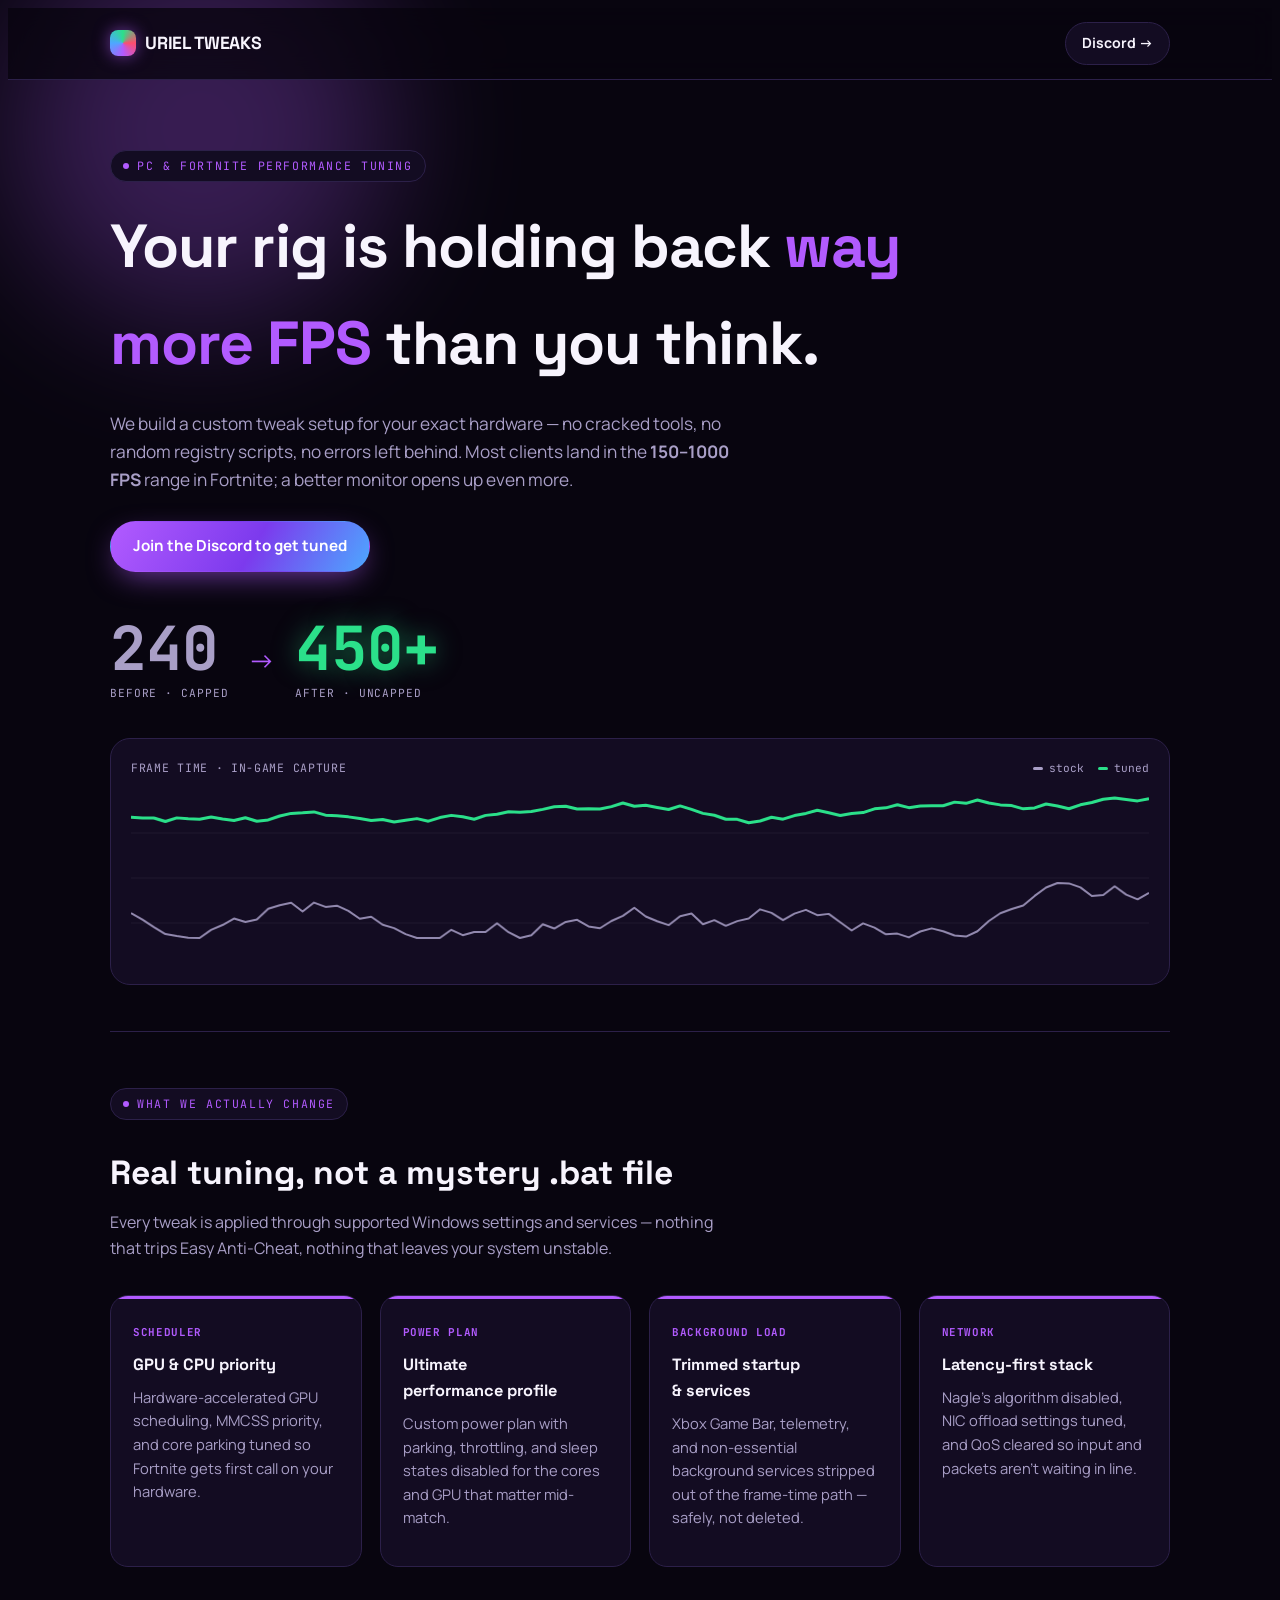
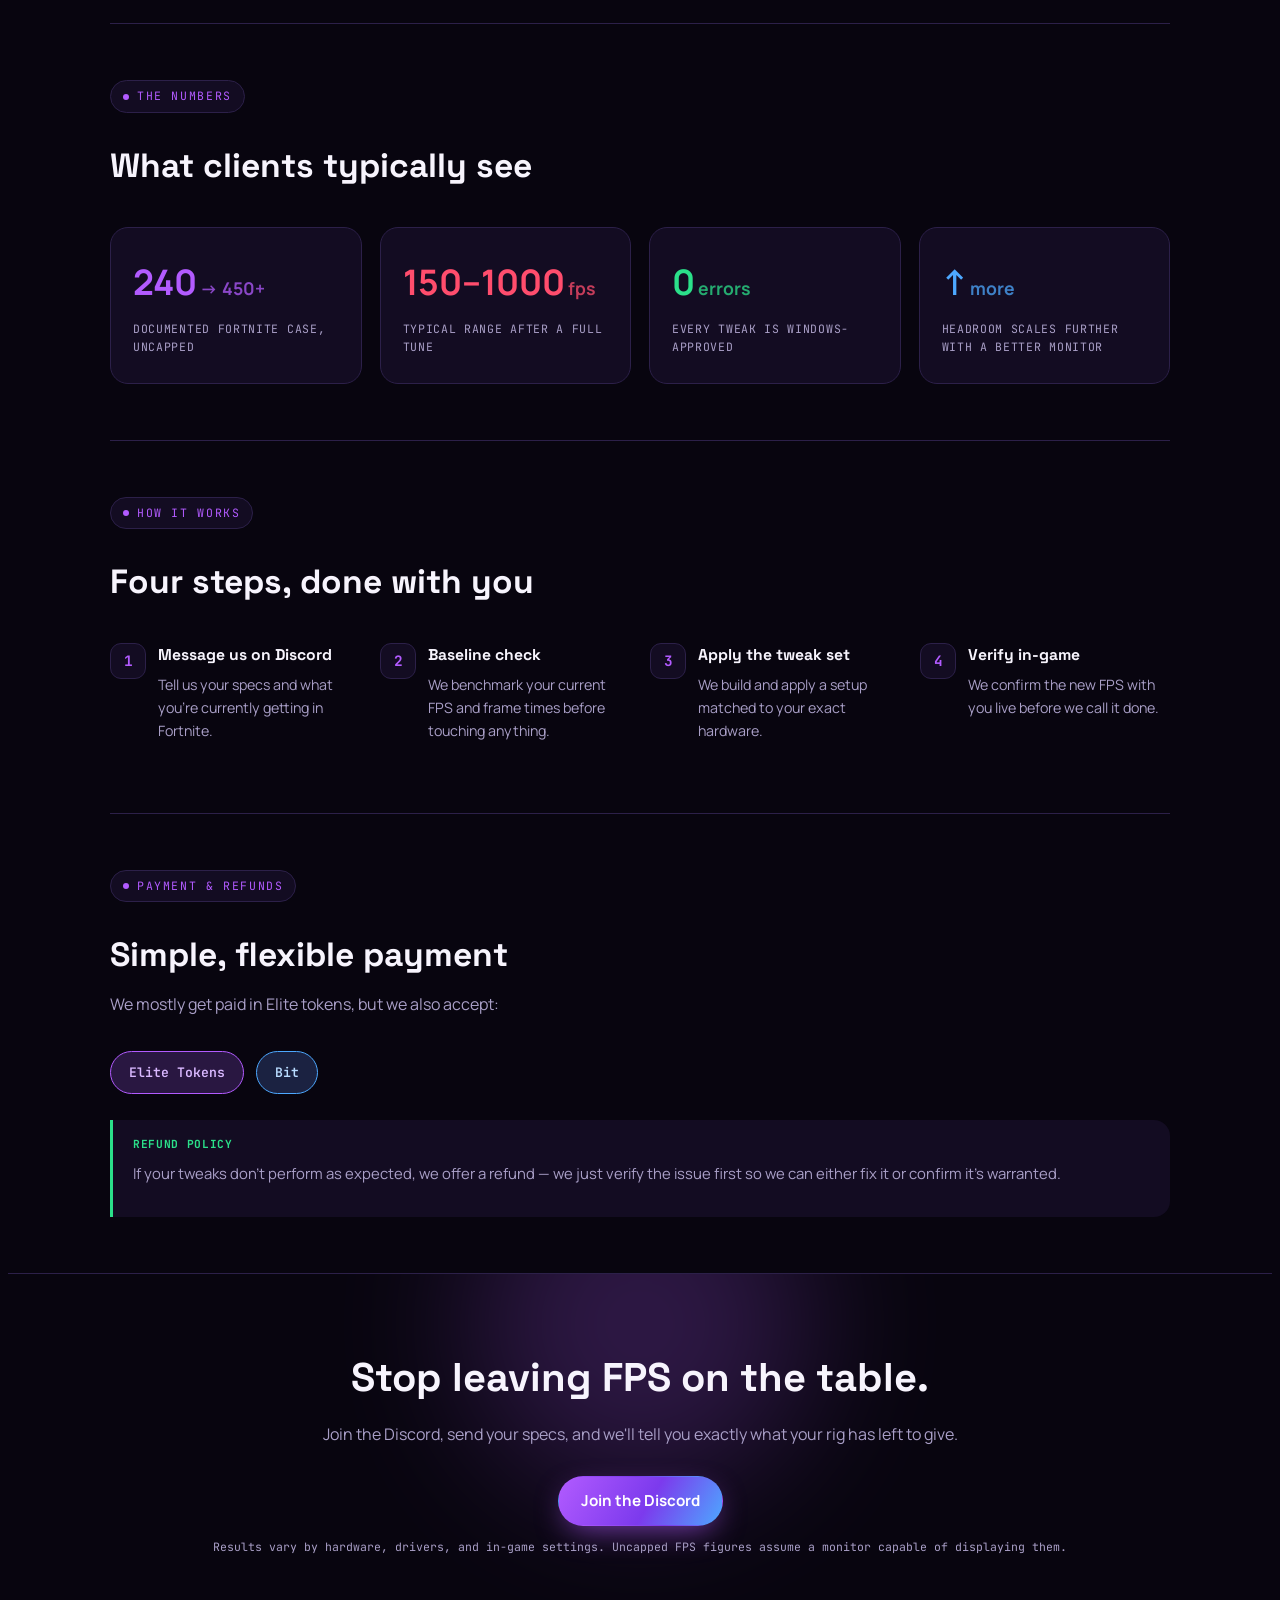
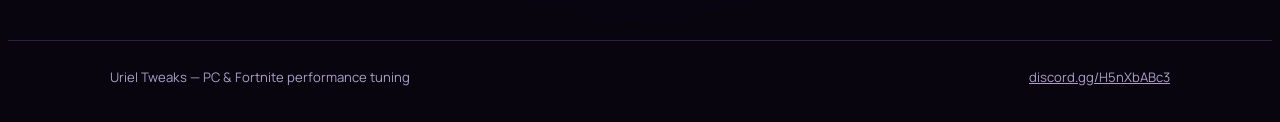
==== index.html @ bca79e5b "Add files via upload" ====
<!DOCTYPE html>
<html lang="en">
<head>
<meta charset="UTF-8">
<meta name="viewport" content="width=device-width, initial-scale=1.0">
<title>Uriel Tweaks</title>
<meta name="description" content="Uriel Tweaks builds custom PC tuning setups that unlock hundreds of extra FPS in Fortnite.">
<style>
  :root{
    --bg: #08050f;
    --surface: #130c22;
    --surface-2: #1b1233;
    --border: #2c2049;
    --text: #f7f4fd;
    --muted: #a99fc7;
    --purple: #b25bff;
    --purple-2: #7c3aed;
    --red: #ff4d6d;
    --green: #2be08a;
    --blue: #4da8ff;
    --ease-spring: cubic-bezier(0.16, 1, 0.3, 1);
    --font-display: 'Space Grotesk', 'Segoe UI', sans-serif;
    --font-body: 'Manrope', 'Segoe UI', sans-serif;
    --font-mono: 'JetBrains Mono', 'Consolas', monospace;
  }

  * { box-sizing: border-box; }

  body{
    background: var(--bg);
    color: var(--text);
    font-family: var(--font-body);
    line-height: 1.6;
    overflow-x: hidden;
  }

  a{ color: inherit; }

  .wrap{ max-width: 1100px; margin-inline: auto; padding-inline: 20px; position: relative; z-index: 1; }

  h1, h2, h3{ font-family: var(--font-display); text-wrap: balance; margin: 0; }

  .num{ font-family: var(--font-mono); font-variant-numeric: tabular-nums; }

  /* ---------- header ---------- */
  header.site{
    position: sticky; top: env(safe-area-inset-top, 0px); z-index: 20;
    background: rgba(8,5,15,0.78);
    backdrop-filter: blur(14px);
    border-bottom: 1px solid var(--border);
  }
  .site-inner{ display:flex; align-items:center; justify-content:space-between; padding-block: 14px; }
  .brand{
    font-family: var(--font-display); font-weight: 700; font-size: 1.1rem;
    display:flex; align-items:center; gap: 9px; letter-spacing: -0.01em;
  }
  .brand-mark{
    width: 26px; height: 26px; border-radius: 8px;
    background: conic-gradient(from 180deg, var(--purple), var(--blue), var(--green), var(--red), var(--purple));
    box-shadow: 0 0 16px rgba(178,91,255,0.55);
  }

  .btn{
    display:inline-flex; align-items:center; gap: 8px;
    font-family: var(--font-body); font-weight: 700; font-size: 0.95rem;
    padding: 12px 22px; border-radius: 999px;
    border: 1px solid transparent; text-decoration: none; cursor: pointer;
    transition: transform .35s var(--ease-spring), box-shadow .35s var(--ease-spring), border-color .2s ease;
  }
  .btn:focus-visible{ outline: 2px solid var(--blue); outline-offset: 3px; }
  .btn:active{ transform: scale(0.96); transition-duration: .12s; }
  .btn-primary{
    background: linear-gradient(120deg, var(--purple), var(--purple-2) 55%, var(--blue));
    color: #fff;
    box-shadow: 0 10px 30px -8px rgba(178,91,255,0.65);
  }
  .btn-primary:hover{ transform: translateY(-2px); box-shadow: 0 16px 38px -8px rgba(178,91,255,0.85); }
  .btn-ghost{
    background: var(--surface); border-color: var(--border); color: var(--text);
    font-size: 0.88rem; padding: 9px 16px;
  }
  .btn-ghost:hover{ border-color: var(--purple); transform: translateY(-1px); }

  /* ---------- hero ---------- */
  .hero{ position: relative; padding-block: 70px 46px; overflow: visible; }

  .glow{
    position: absolute; z-index: 0; border-radius: 50%;
    filter: blur(70px); opacity: 0.45; pointer-events: none;
  }
  .glow-1{ width: 380px; height: 380px; background: var(--purple); top: -140px; left: -100px; opacity: 0.28; }
  .glow-2{ display: none; }
  .glow-3{ display: none; }

  .eyebrow{
    font-family: var(--font-mono); font-size: 0.72rem; letter-spacing: 0.14em; text-transform: uppercase;
    margin-bottom: 16px; display:inline-flex; align-items:center; gap: 8px;
    padding: 6px 12px; border-radius: 999px; background: var(--surface); border: 1px solid var(--border);
  }
  .eyebrow .dot{ width: 6px; height: 6px; border-radius: 50%; }

  .hero h1{
    font-size: clamp(2.3rem, 5.6vw, 3.8rem); font-weight: 700; letter-spacing: -0.015em;
  }
  .grad-text{ color: var(--purple); }

  .hero p.lead{ color: var(--muted); font-size: 1.08rem; max-width: 58ch; margin-top: 18px; }

  .hero-cta{ display:flex; flex-wrap: wrap; gap: 14px; margin-top: 28px; }

  .fps-row{ display:flex; align-items: baseline; gap: 20px; margin-top: 46px; flex-wrap: wrap; }
  .fps-block{ display:flex; flex-direction: column; }
  .fps-num{ font-size: clamp(2.5rem, 6vw, 3.8rem); font-weight: 700; line-height: 1; }
  .fps-num.before{ color: var(--muted); }
  .fps-num.after{ color: var(--green); text-shadow: 0 0 26px rgba(43,224,138,0.5); }
  .fps-label{ font-family: var(--font-mono); font-size: 0.7rem; color: var(--muted); letter-spacing: 0.08em; text-transform: uppercase; margin-top: 6px; }
  .fps-arrow{ font-size: 1.7rem; color: var(--purple); align-self: center; }

  .graph-card{
    margin-top: 36px; border: 1px solid var(--border); border-radius: 20px;
    background: var(--surface); padding: 20px 20px 16px;
  }
  .graph-head{ display:flex; justify-content: space-between; align-items:center; margin-bottom: 10px; }
  .graph-title{ font-family: var(--font-mono); font-size: 0.72rem; color: var(--muted); letter-spacing: 0.06em; text-transform: uppercase; }
  .legend{ display:flex; gap:14px; font-family: var(--font-mono); font-size: 0.7rem; color: var(--muted); }
  .legend span{ display:inline-flex; align-items:center; gap:6px; }
  .swatch{ width:10px; height:3px; border-radius:2px; display:inline-block; }
  canvas#graph{ width: 100%; height: 180px; display:block; }

  /* ---------- sections ---------- */
  section{ padding-block: 56px; border-top: 1px solid var(--border); position: relative; }
  .section-head{ max-width: 62ch; margin-bottom: 34px; }
  .section-head h2{ font-size: clamp(1.6rem, 3.2vw, 2.1rem); margin-top: 10px; }
  .section-head p{ color: var(--muted); margin-top: 10px; }

  .grid{ display:grid; gap: 18px; grid-template-columns: repeat(auto-fit, minmax(235px, 1fr)); }

  .card{
    border: 1px solid var(--border); background: var(--surface);
    border-radius: 18px; padding: 22px; position: relative; overflow: hidden;
    transition: transform .4s var(--ease-spring), border-color .3s ease;
  }
  .card::before{
    content:''; position:absolute; top:0; left:0; right:0; height: 3px;
    background: var(--accent, var(--purple));
  }
  .card:hover{ transform: translateY(-4px); border-color: color-mix(in srgb, var(--accent, var(--purple)) 50%, var(--border)); }
  .card h3{ font-size: 1.02rem; font-weight: 700; margin-top: 8px; }
  .card p{ color: var(--muted); font-size: 0.92rem; margin-top: 8px; }
  .card .tag{
    font-family: var(--font-mono); font-size: 0.68rem; letter-spacing: 0.06em;
    color: var(--accent, var(--purple)); text-transform: uppercase; font-weight: 700;
  }

  /* ---------- stats ---------- */
  .stats{ display:grid; gap: 18px; grid-template-columns: repeat(auto-fit, minmax(210px, 1fr)); }
  .stat{
    border: 1px solid var(--border); border-radius: 18px; padding: 26px 22px;
    background: var(--surface);
    transition: transform .4s var(--ease-spring), box-shadow .4s var(--ease-spring);
  }
  .stat:hover{ transform: translateY(-4px); box-shadow: 0 18px 34px -18px color-mix(in srgb, var(--accent, var(--purple)) 60%, transparent); }
  .stat .v{ font-size: 2.2rem; font-weight: 700; color: var(--accent, var(--purple)); }
  .stat .v .unit{ font-size: 1.1rem; opacity: 0.75; margin-left: 3px; }
  .stat .l{ font-family: var(--font-mono); font-size: 0.72rem; color: var(--muted); text-transform: uppercase; letter-spacing: 0.06em; margin-top: 10px; }

  /* ---------- steps ---------- */
  .steps{ display:grid; gap: 20px; grid-template-columns: repeat(auto-fit, minmax(220px,1fr)); }
  .step{ position: relative; padding-left: 48px; }
  .step::before{
    content: attr(data-n);
    position: absolute; left: 0; top: 0;
    width: 34px; height: 34px; border-radius: 11px;
    background: var(--surface); border: 1px solid var(--border);
    display:flex; align-items:center; justify-content:center;
    font-family: var(--font-mono); font-weight: 700; font-size: 0.9rem;
    color: var(--accent, var(--purple));
    box-shadow: 0 0 0 1px transparent;
  }
  .step h3{ font-size: 0.98rem; }
  .step p{ color: var(--muted); font-size: 0.89rem; margin-top: 6px; }

  /* ---------- payment ---------- */
  .pay-row{ display:flex; flex-wrap: wrap; gap: 12px; margin-top: 6px; }
  .pill{
    font-family: var(--font-mono); font-size: 0.82rem; padding: 10px 18px;
    border: 1px solid var(--border); border-radius: 999px; color: var(--text);
    background: var(--surface); font-weight: 600;
    transition: transform .3s var(--ease-spring), border-color .2s ease;
  }
  .pill:hover{ transform: translateY(-2px); }
  .pill.primary{ border-color: var(--purple); color: #d9b8ff; background: color-mix(in srgb, var(--purple) 14%, var(--surface)); }
  .pill.alt{ border-color: var(--blue); color: #b9dcff; background: color-mix(in srgb, var(--blue) 14%, var(--surface)); }

  .refund{
    margin-top: 26px; border-left: 3px solid var(--green); padding: 16px 20px;
    background: var(--surface); border-radius: 0 16px 16px 0;
  }
  .refund .tag{ color: var(--green); font-family: var(--font-mono); font-size: 0.7rem; letter-spacing: 0.06em; text-transform: uppercase; font-weight: 700; display:block; }
  .refund p{ color: var(--muted); font-size: 0.93rem; margin-top: 8px; }

  /* ---------- cta band ---------- */
  .cta-band{ border-top: 1px solid var(--border); padding-block: 72px; text-align:center; position: relative; overflow: hidden; }
  .cta-band h2{ font-size: clamp(1.7rem, 4.2vw, 2.5rem); }
  .cta-band p{ color: var(--muted); margin-top: 12px; }
  .cta-band .hero-cta{ justify-content:center; margin-top: 28px; }
  .fine{ font-family: var(--font-mono); font-size: 0.72rem; color: var(--muted); margin-top: 30px; }

  footer{ border-top: 1px solid var(--border); padding-block: 26px; }
  .footer-inner{ display:flex; justify-content:space-between; flex-wrap:wrap; gap: 10px; font-size: 0.82rem; color: var(--muted); }

  @keyframes settle-in{ from{ opacity: 0.001; transform: translateY(10px); } to{ opacity: 1; transform: translateY(0); } }
  .hero .eyebrow{ animation: settle-in .5s var(--ease-spring) both; }
  .hero h1{ animation: settle-in .55s var(--ease-spring) .05s both; }
  .hero .lead{ animation: settle-in .55s var(--ease-spring) .1s both; }
  .hero .hero-cta{ animation: settle-in .55s var(--ease-spring) .15s both; }
  .hero .fps-row{ animation: settle-in .55s var(--ease-spring) .2s both; }
  .hero .graph-card{ animation: settle-in .6s var(--ease-spring) .25s both; }

  @media (prefers-reduced-motion: reduce){
    .btn, .card, .stat, .pill{ transition: none; }
    .hero .eyebrow, .hero h1, .hero .lead, .hero .hero-cta, .hero .fps-row, .hero .graph-card{ animation: none; }
    .grad-text{ animation: none; }
  }
</style>
<link rel="stylesheet" href="https://fonts.googleapis.com/css2?family=Space+Grotesk:wght@600;700&family=Manrope:wght@400;500;600;700&family=JetBrains+Mono:wght@400;500;700&display=swap">
</head>
<body>

<header class="site">
  <div class="wrap site-inner">
    <div class="brand"><span class="brand-mark"></span>URIEL TWEAKS</div>
    <a class="btn btn-ghost" href="https://discord.gg/H5nXbABc3" target="_blank" rel="noopener">Discord →</a>
  </div>
</header>

<main class="wrap">
  <section class="hero" style="border-top:none;">
    <span class="glow glow-1"></span>
    <span class="glow glow-2"></span>
    <span class="glow glow-3"></span>

    <span class="eyebrow" style="color:var(--purple);"><span class="dot" style="background:var(--purple);"></span>PC &amp; Fortnite performance tuning</span>
    <h1>Your rig is holding back <span class="grad-text">way more FPS</span> than you think.</h1>
    <p class="lead">We build a custom tweak setup for your exact hardware — no cracked tools, no random registry scripts, no errors left behind. Most clients land in the <strong>150–1000 FPS</strong> range in Fortnite; a better monitor opens up even more.</p>

    <div class="hero-cta">
      <a class="btn btn-primary" href="https://discord.gg/H5nXbABc3" target="_blank" rel="noopener">Join the Discord to get tuned</a>
    </div>

    <div class="fps-row" aria-label="Example result: 240 to 500+ FPS">
      <div class="fps-block">
        <span class="fps-num num before" id="fpsBefore">240</span>
        <span class="fps-label">Before · capped</span>
      </div>
      <span class="fps-arrow">→</span>
      <div class="fps-block">
        <span class="fps-num num after" id="fpsAfter">240</span>
        <span class="fps-label">After · uncapped</span>
      </div>
    </div>

    <div class="graph-card">
      <div class="graph-head">
        <span class="graph-title">Frame time · in-game capture</span>
        <span class="legend">
          <span><span class="swatch" style="background:var(--muted)"></span>stock</span>
          <span><span class="swatch" style="background:var(--green)"></span>tuned</span>
        </span>
      </div>
      <canvas id="graph" width="1000" height="180"></canvas>
    </div>
  </section>

  <section>
    <div class="section-head">
      <span class="eyebrow" style="color:var(--purple);"><span class="dot" style="background:var(--purple);"></span>What we actually change</span>
      <h2>Real tuning, not a mystery .bat file</h2>
      <p>Every tweak is applied through supported Windows settings and services — nothing that trips Easy Anti-Cheat, nothing that leaves your system unstable.</p>
    </div>
    <div class="grid">
      <div class="card">
        <span class="tag">Scheduler</span>
        <h3>GPU &amp; CPU priority</h3>
        <p>Hardware-accelerated GPU scheduling, MMCSS priority, and core parking tuned so Fortnite gets first call on your hardware.</p>
      </div>
      <div class="card">
        <span class="tag">Power plan</span>
        <h3>Ultimate performance profile</h3>
        <p>Custom power plan with parking, throttling, and sleep states disabled for the cores and GPU that matter mid-match.</p>
      </div>
      <div class="card">
        <span class="tag">Background load</span>
        <h3>Trimmed startup &amp; services</h3>
        <p>Xbox Game Bar, telemetry, and non-essential background services stripped out of the frame-time path — safely, not deleted.</p>
      </div>
      <div class="card">
        <span class="tag">Network</span>
        <h3>Latency-first stack</h3>
        <p>Nagle's algorithm disabled, NIC offload settings tuned, and QoS cleared so input and packets aren't waiting in line.</p>
      </div>
    </div>
  </section>

  <section>
    <div class="section-head">
      <span class="eyebrow" style="color:var(--purple);"><span class="dot" style="background:var(--purple);"></span>The numbers</span>
      <h2>What clients typically see</h2>
    </div>
    <div class="stats">
      <div class="stat" style="--accent:var(--purple)">
        <div class="v">240<span class="unit">→ 450+</span></div>
        <div class="l">Documented Fortnite case, uncapped</div>
      </div>
      <div class="stat" style="--accent:var(--red)">
        <div class="v">150–1000<span class="unit">fps</span></div>
        <div class="l">Typical range after a full tune</div>
      </div>
      <div class="stat" style="--accent:var(--green)">
        <div class="v">0<span class="unit">errors</span></div>
        <div class="l">Every tweak is Windows-approved</div>
      </div>
      <div class="stat" style="--accent:var(--blue)">
        <div class="v">↑<span class="unit">more</span></div>
        <div class="l">Headroom scales further with a better monitor</div>
      </div>
    </div>
  </section>

  <section>
    <div class="section-head">
      <span class="eyebrow" style="color:var(--purple);"><span class="dot" style="background:var(--purple);"></span>How it works</span>
      <h2>Four steps, done with you</h2>
    </div>
    <div class="steps">
      <div class="step" data-n="1">
        <h3>Message us on Discord</h3>
        <p>Tell us your specs and what you're currently getting in Fortnite.</p>
      </div>
      <div class="step" data-n="2">
        <h3>Baseline check</h3>
        <p>We benchmark your current FPS and frame times before touching anything.</p>
      </div>
      <div class="step" data-n="3">
        <h3>Apply the tweak set</h3>
        <p>We build and apply a setup matched to your exact hardware.</p>
      </div>
      <div class="step" data-n="4">
        <h3>Verify in-game</h3>
        <p>We confirm the new FPS with you live before we call it done.</p>
      </div>
    </div>
  </section>

  <section>
    <div class="section-head">
      <span class="eyebrow" style="color:var(--purple);"><span class="dot" style="background:var(--purple);"></span>Payment &amp; refunds</span>
      <h2>Simple, flexible payment</h2>
      <p>We mostly get paid in Elite tokens, but we also accept:</p>
    </div>
    <div class="pay-row">
      <span class="pill primary">Elite Tokens</span>
      <span class="pill alt">Bit</span>
    </div>

    <div class="refund">
      <span class="tag">Refund policy</span>
      <p>If your tweaks don't perform as expected, we offer a refund — we just verify the issue first so we can either fix it or confirm it's warranted.</p>
    </div>
  </section>
</main>

<section class="cta-band">
  <span class="glow" style="width:340px; height:340px; background:var(--purple); opacity:0.22; top:-120px; left:50%; transform:translateX(-50%);"></span>
  <div class="wrap">
    <h2>Stop leaving FPS on the table.</h2>
    <p>Join the Discord, send your specs, and we'll tell you exactly what your rig has left to give.</p>
    <div class="hero-cta">
      <a class="btn btn-primary" href="https://discord.gg/H5nXbABc3" target="_blank" rel="noopener">Join the Discord</a>
    </div>
    <p class="fine">Results vary by hardware, drivers, and in-game settings. Uncapped FPS figures assume a monitor capable of displaying them.</p>
  </div>
</section>

<footer>
  <div class="wrap footer-inner">
    <span>Uriel Tweaks — PC &amp; Fortnite performance tuning</span>
    <a href="https://discord.gg/H5nXbABc3" target="_blank" rel="noopener">discord.gg/H5nXbABc3</a>
  </div>
</footer>

<script>
(function(){
  var reduce = window.matchMedia('(prefers-reduced-motion: reduce)').matches;

  var canvas = document.getElementById('graph');
  var ctx = canvas.getContext('2d');
  var W = canvas.width, H = canvas.height;

  function seriesStock(n){
    var out = []; var v = 55;
    for (var i=0;i<n;i++){ v += (Math.random()-0.5)*22; v = Math.max(30, Math.min(85, v)); out.push(v); }
    return out;
  }
  function seriesTuned(n){
    var out = []; var v = 150;
    for (var i=0;i<n;i++){ v += (Math.random()-0.5)*8; v = Math.max(130, Math.min(170, v)); out.push(v); }
    return out;
  }
  function drawLine(points, color, lw){
    ctx.beginPath();
    ctx.strokeStyle = color;
    ctx.lineWidth = lw;
    ctx.lineJoin = 'round';
    var stepX = W / (points.length - 1);
    points.forEach(function(p, i){
      var x = i * stepX;
      var y = H - p;
      if (i === 0) ctx.moveTo(x,y); else ctx.lineTo(x,y);
    });
    ctx.stroke();
  }
  function drawGrid(){
    ctx.strokeStyle = 'rgba(255,255,255,0.06)';
    ctx.lineWidth = 1;
    for (var i=1;i<4;i++){
      var y = (H/4)*i;
      ctx.beginPath(); ctx.moveTo(0,y); ctx.lineTo(W,y); ctx.stroke();
    }
  }
  function render(){
    ctx.clearRect(0,0,W,H);
    drawGrid();
    drawLine(seriesStock(90), 'rgba(169,159,199,0.85)', 2);
    drawLine(seriesTuned(90), '#2be08a', 3);
  }
  render();

  var afterEl = document.getElementById('fpsAfter');
  if (reduce) {
    afterEl.textContent = '450+';
  } else {
    var start = null, dur = 1400, from = 240, to = 450;
    function step(ts){
      if (!start) start = ts;
      var p = Math.min(1, (ts - start) / dur);
      var eased = 1 - Math.pow(1 - p, 3);
      var val = Math.round(from + (to - from) * eased);
      afterEl.textContent = p >= 1 ? '450+' : val;
      if (p < 1) requestAnimationFrame(step);
    }
    requestAnimationFrame(step);
  }
})();
</script>
</body>
</html>
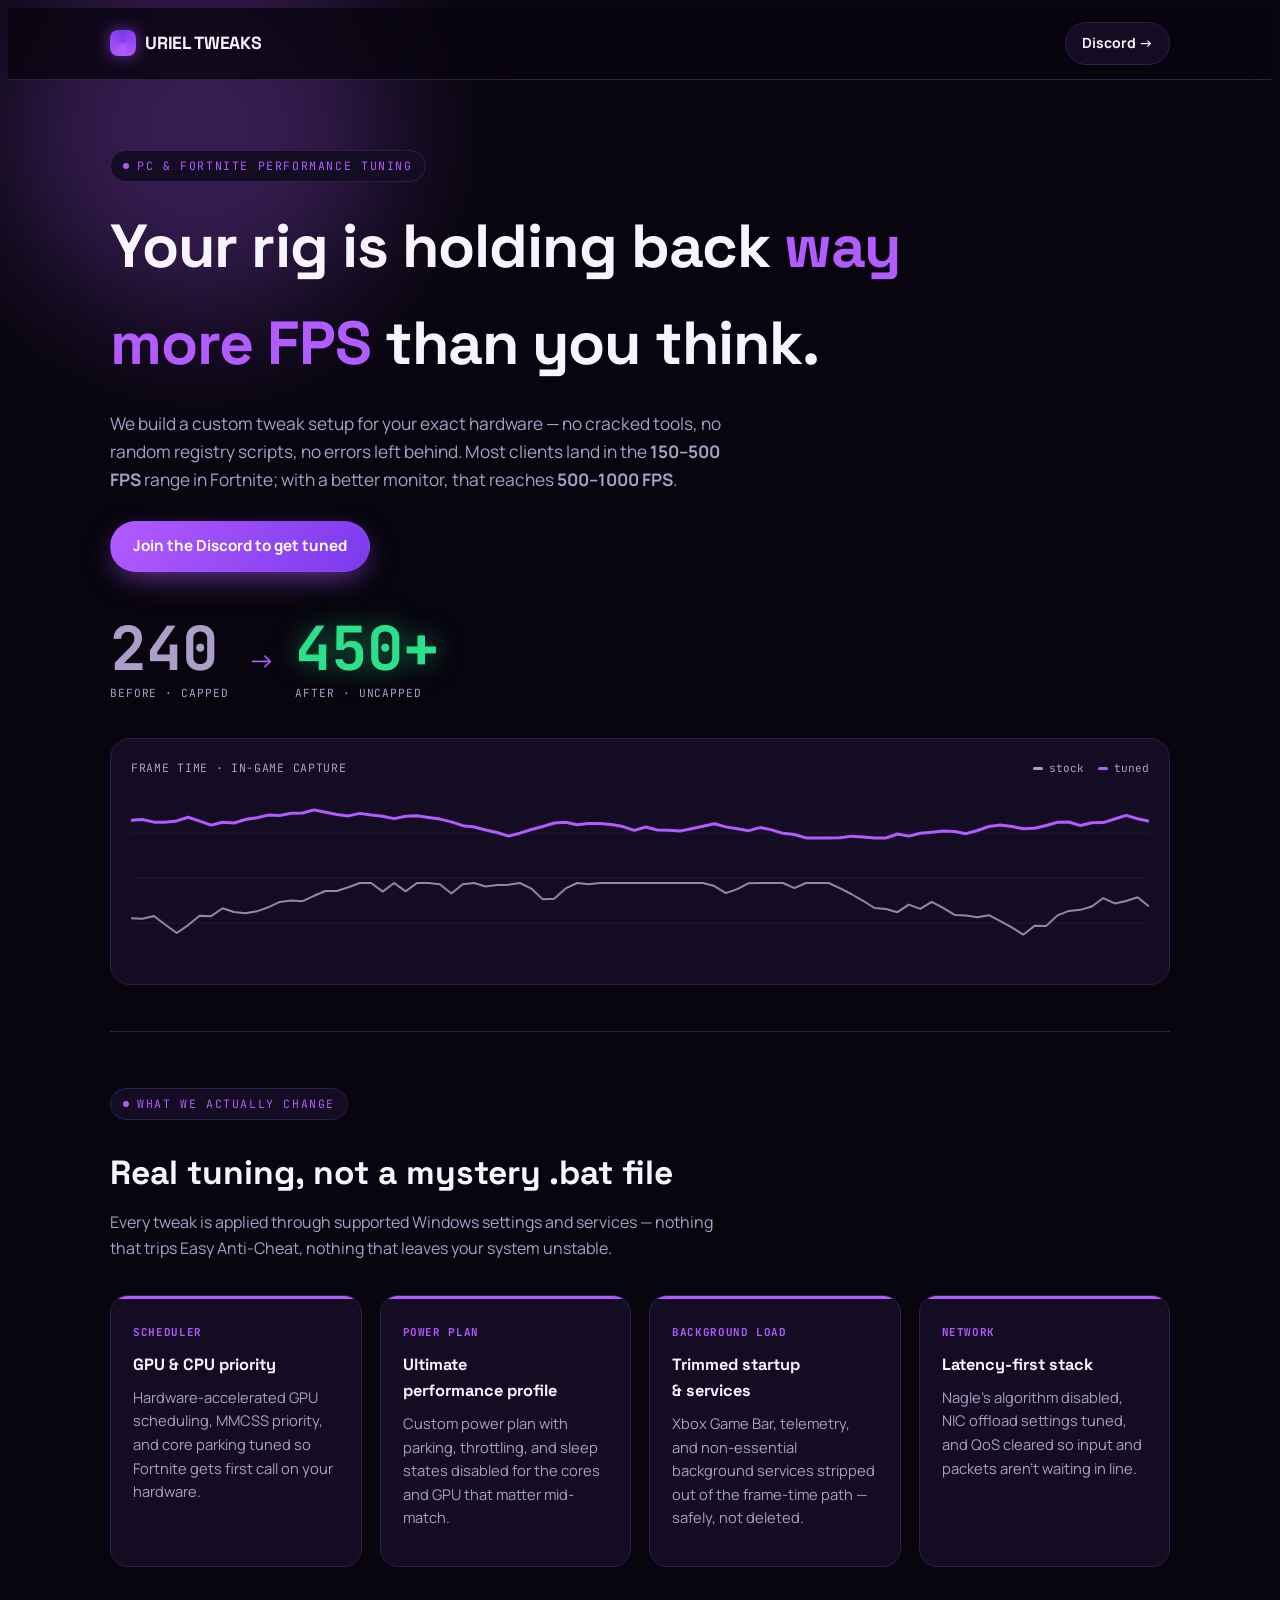
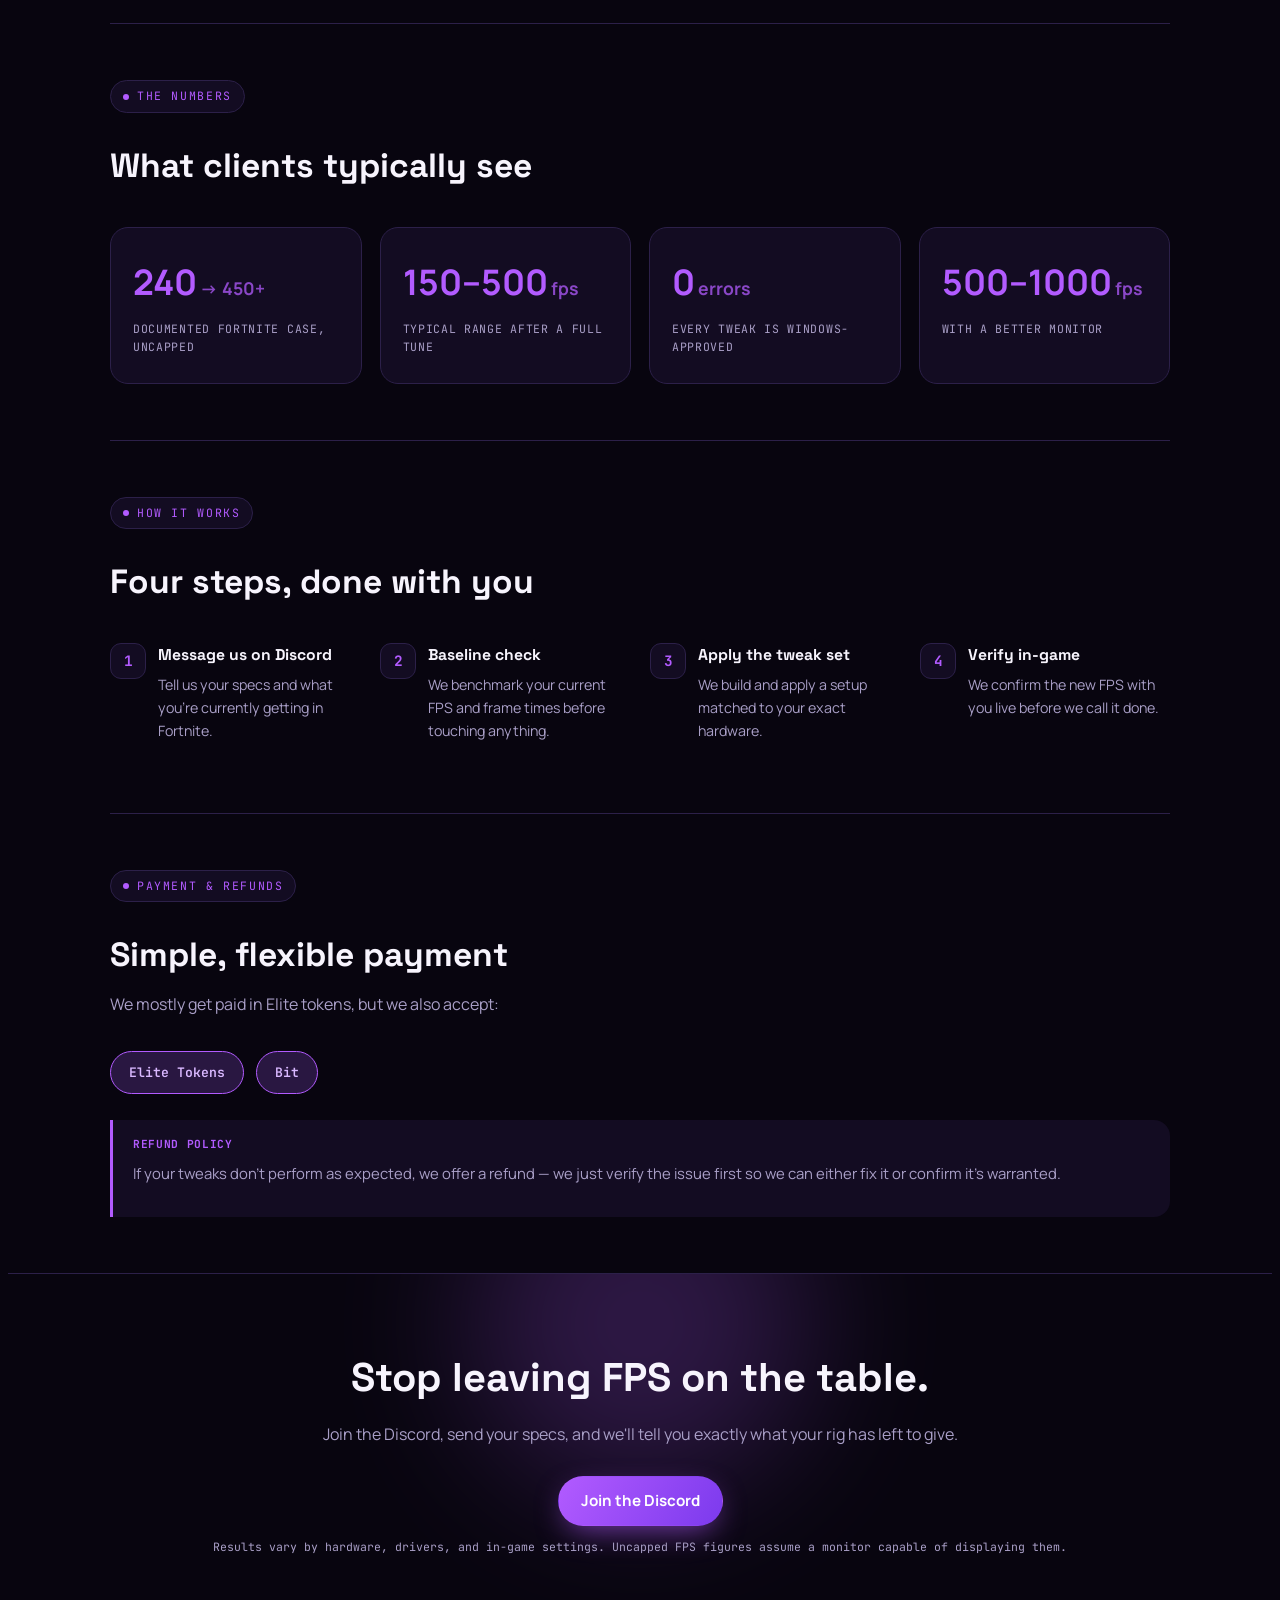
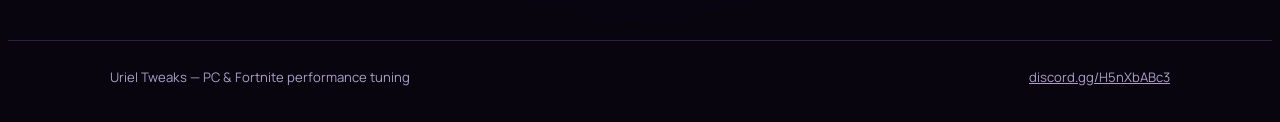
==== commit 6fa5c1fe: "Add files via upload" ====
--- a/index.html
+++ b/index.html
@@ -56,7 +56,7 @@
   }
   .brand-mark{
     width: 26px; height: 26px; border-radius: 8px;
-    background: conic-gradient(from 180deg, var(--purple), var(--blue), var(--green), var(--red), var(--purple));
+    background: conic-gradient(from 180deg, var(--purple), var(--purple-2), var(--purple));
     box-shadow: 0 0 16px rgba(178,91,255,0.55);
   }
 
@@ -67,10 +67,10 @@
     border: 1px solid transparent; text-decoration: none; cursor: pointer;
     transition: transform .35s var(--ease-spring), box-shadow .35s var(--ease-spring), border-color .2s ease;
   }
-  .btn:focus-visible{ outline: 2px solid var(--blue); outline-offset: 3px; }
+  .btn:focus-visible{ outline: 2px solid var(--purple); outline-offset: 3px; }
   .btn:active{ transform: scale(0.96); transition-duration: .12s; }
   .btn-primary{
-    background: linear-gradient(120deg, var(--purple), var(--purple-2) 55%, var(--blue));
+    background: linear-gradient(120deg, var(--purple), var(--purple-2));
     color: #fff;
     box-shadow: 0 10px 30px -8px rgba(178,91,255,0.65);
   }
@@ -190,13 +190,13 @@
   }
   .pill:hover{ transform: translateY(-2px); }
   .pill.primary{ border-color: var(--purple); color: #d9b8ff; background: color-mix(in srgb, var(--purple) 14%, var(--surface)); }
-  .pill.alt{ border-color: var(--blue); color: #b9dcff; background: color-mix(in srgb, var(--blue) 14%, var(--surface)); }
+  .pill.alt{ border-color: var(--purple); color: #d9b8ff; background: color-mix(in srgb, var(--purple) 14%, var(--surface)); }
 
   .refund{
-    margin-top: 26px; border-left: 3px solid var(--green); padding: 16px 20px;
+    margin-top: 26px; border-left: 3px solid var(--purple); padding: 16px 20px;
     background: var(--surface); border-radius: 0 16px 16px 0;
   }
-  .refund .tag{ color: var(--green); font-family: var(--font-mono); font-size: 0.7rem; letter-spacing: 0.06em; text-transform: uppercase; font-weight: 700; display:block; }
+  .refund .tag{ color: var(--purple); font-family: var(--font-mono); font-size: 0.7rem; letter-spacing: 0.06em; text-transform: uppercase; font-weight: 700; display:block; }
   .refund p{ color: var(--muted); font-size: 0.93rem; margin-top: 8px; }
 
   /* ---------- cta band ---------- */
@@ -242,7 +242,7 @@
 
     <span class="eyebrow" style="color:var(--purple);"><span class="dot" style="background:var(--purple);"></span>PC &amp; Fortnite performance tuning</span>
     <h1>Your rig is holding back <span class="grad-text">way more FPS</span> than you think.</h1>
-    <p class="lead">We build a custom tweak setup for your exact hardware — no cracked tools, no random registry scripts, no errors left behind. Most clients land in the <strong>150–1000 FPS</strong> range in Fortnite; a better monitor opens up even more.</p>
+    <p class="lead">We build a custom tweak setup for your exact hardware — no cracked tools, no random registry scripts, no errors left behind. Most clients land in the <strong>150–500 FPS</strong> range in Fortnite; with a better monitor, that reaches <strong>500–1000 FPS</strong>.</p>
 
     <div class="hero-cta">
       <a class="btn btn-primary" href="https://discord.gg/H5nXbABc3" target="_blank" rel="noopener">Join the Discord to get tuned</a>
@@ -265,7 +265,7 @@
         <span class="graph-title">Frame time · in-game capture</span>
         <span class="legend">
           <span><span class="swatch" style="background:var(--muted)"></span>stock</span>
-          <span><span class="swatch" style="background:var(--green)"></span>tuned</span>
+          <span><span class="swatch" style="background:var(--purple)"></span>tuned</span>
         </span>
       </div>
       <canvas id="graph" width="1000" height="180"></canvas>
@@ -312,17 +312,17 @@
         <div class="v">240<span class="unit">→ 450+</span></div>
         <div class="l">Documented Fortnite case, uncapped</div>
       </div>
-      <div class="stat" style="--accent:var(--red)">
-        <div class="v">150–1000<span class="unit">fps</span></div>
+      <div class="stat" style="--accent:var(--purple)">
+        <div class="v">150–500<span class="unit">fps</span></div>
         <div class="l">Typical range after a full tune</div>
       </div>
-      <div class="stat" style="--accent:var(--green)">
+      <div class="stat" style="--accent:var(--purple)">
         <div class="v">0<span class="unit">errors</span></div>
         <div class="l">Every tweak is Windows-approved</div>
       </div>
-      <div class="stat" style="--accent:var(--blue)">
-        <div class="v">↑<span class="unit">more</span></div>
-        <div class="l">Headroom scales further with a better monitor</div>
+      <div class="stat" style="--accent:var(--purple)">
+        <div class="v">500–1000<span class="unit">fps</span></div>
+        <div class="l">With a better monitor</div>
       </div>
     </div>
   </section>
@@ -432,7 +432,7 @@
     ctx.clearRect(0,0,W,H);
     drawGrid();
     drawLine(seriesStock(90), 'rgba(169,159,199,0.85)', 2);
-    drawLine(seriesTuned(90), '#2be08a', 3);
+    drawLine(seriesTuned(90), '#b25bff', 3);
   }
   render();
 
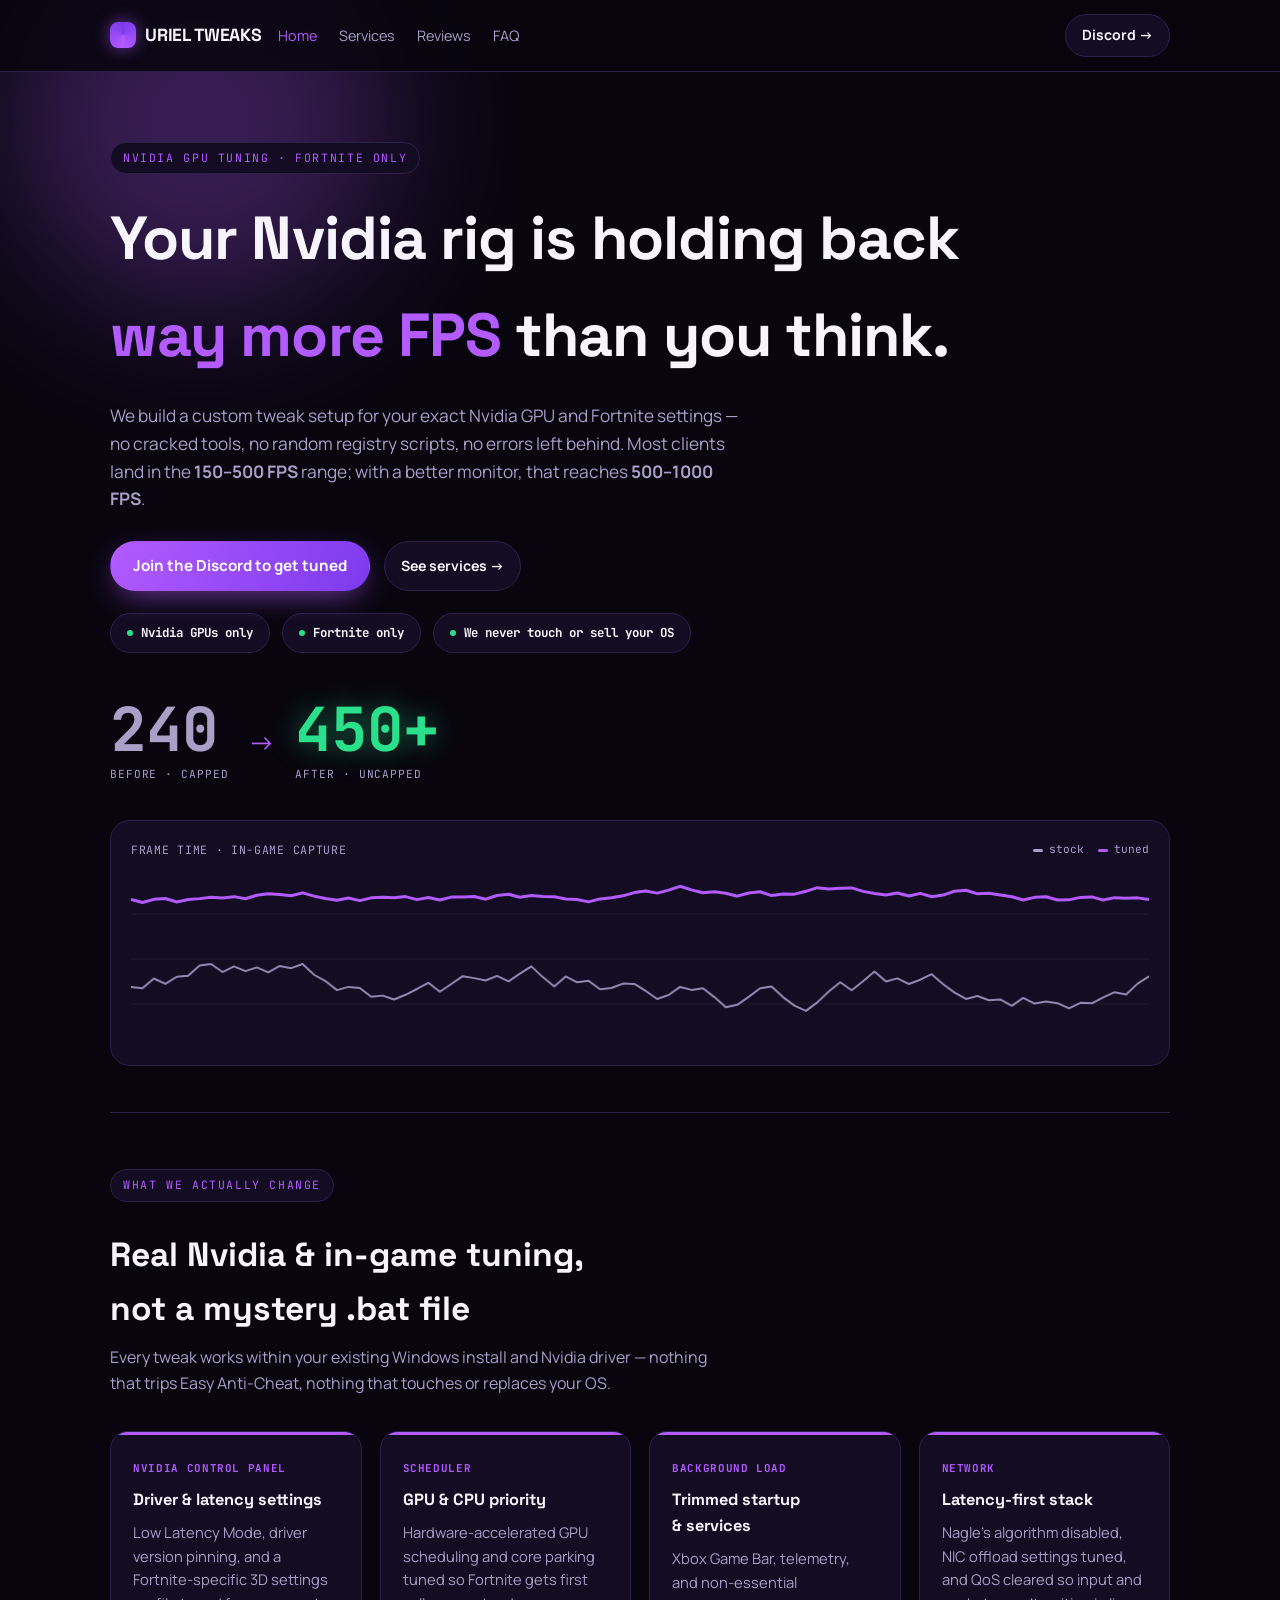
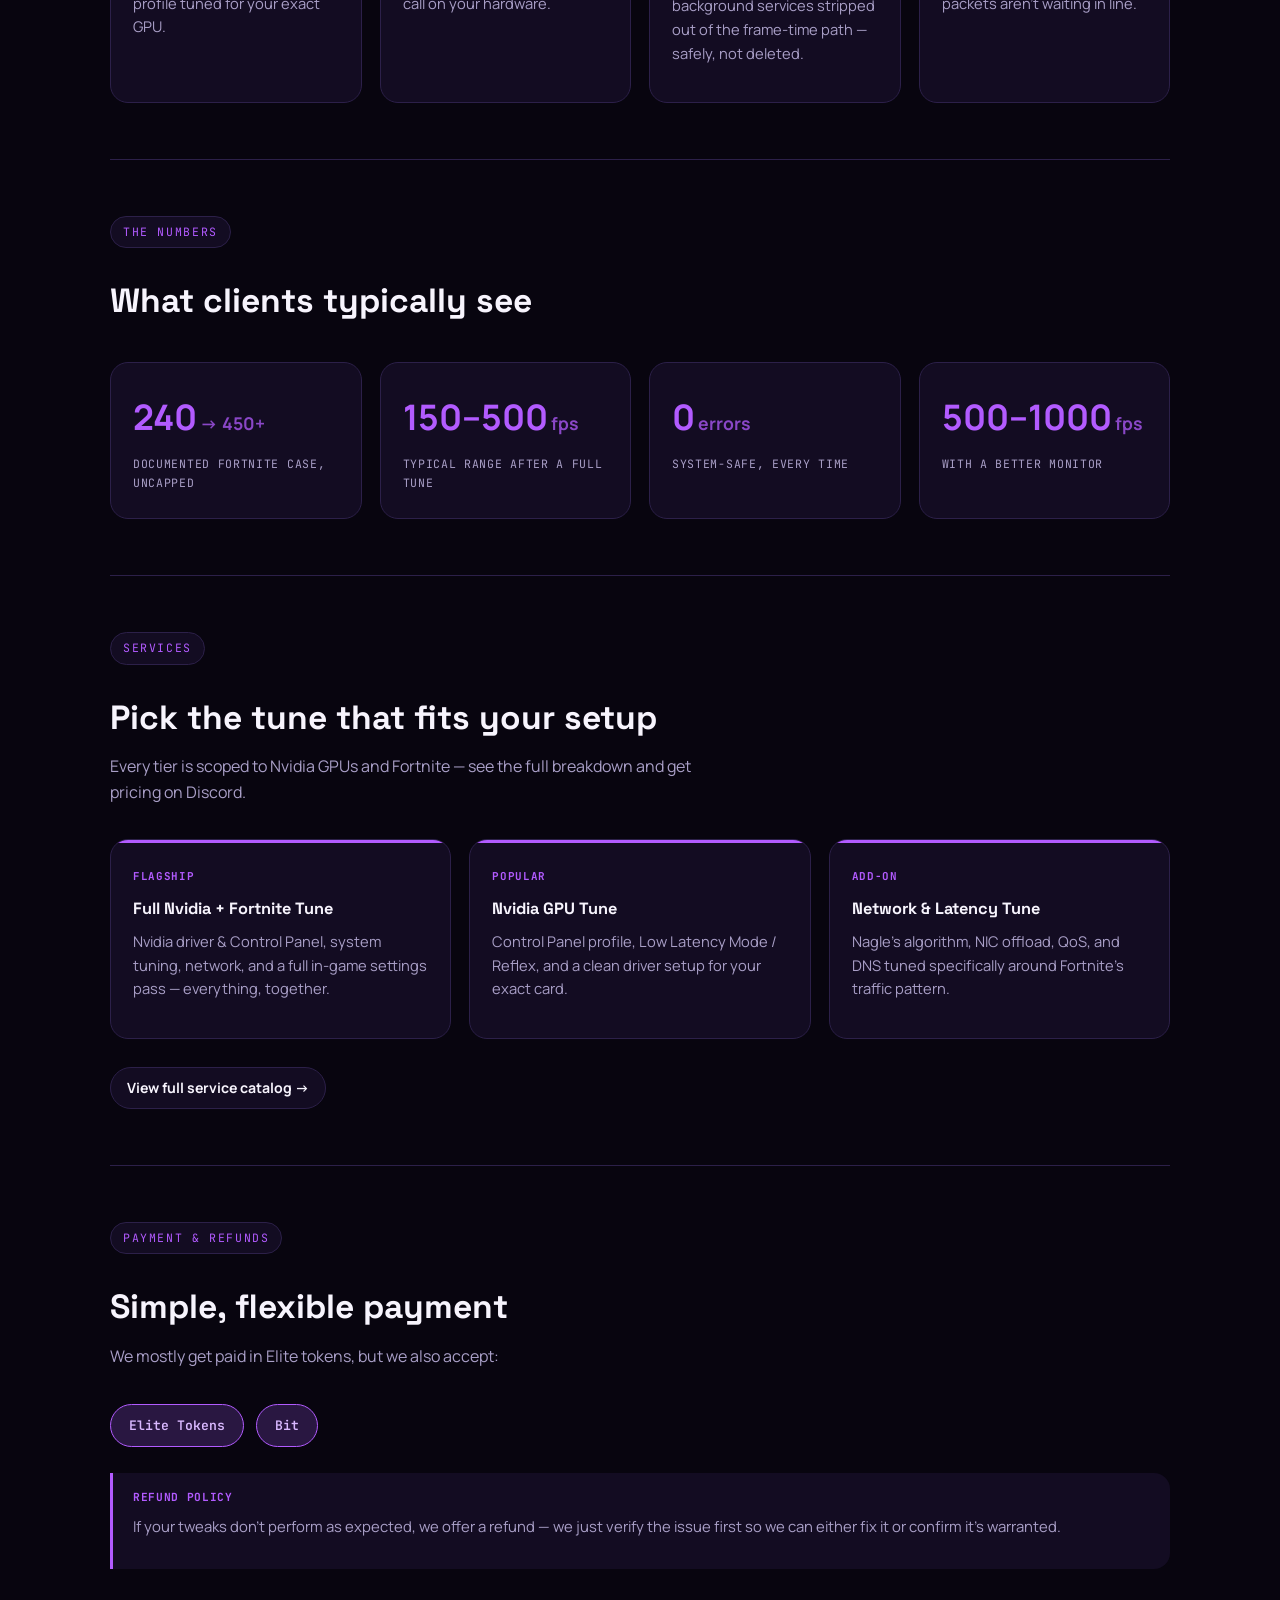
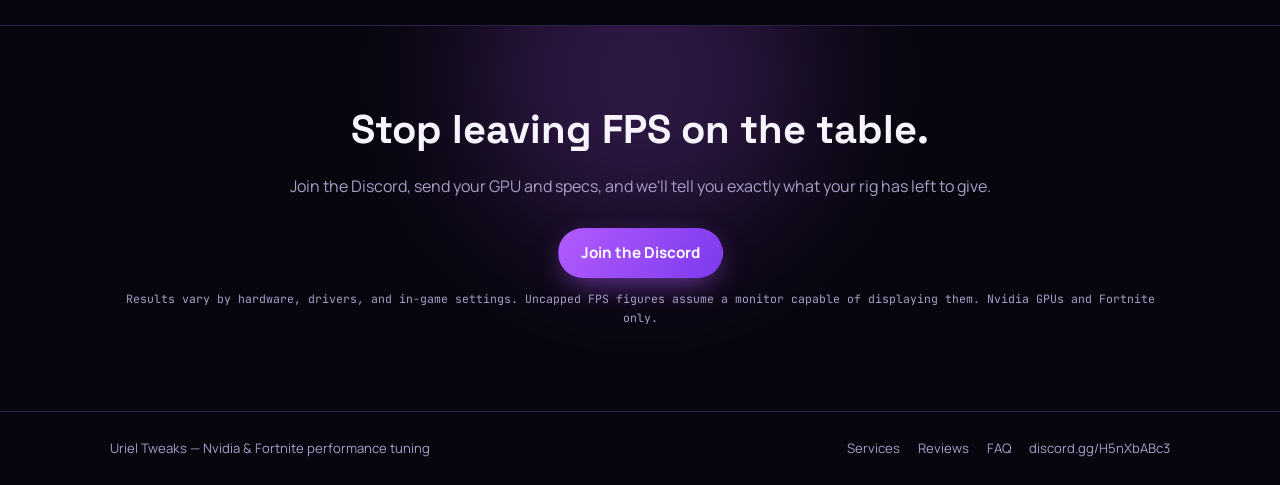
==== commit 1a985a6b: "Add files via upload" ====
--- a/index.html
+++ b/index.html
@@ -4,251 +4,47 @@
 <meta charset="UTF-8">
 <meta name="viewport" content="width=device-width, initial-scale=1.0">
 <title>Uriel Tweaks</title>
-<meta name="description" content="Uriel Tweaks builds custom PC tuning setups that unlock hundreds of extra FPS in Fortnite.">
-<style>
-  :root{
-    --bg: #08050f;
-    --surface: #130c22;
-    --surface-2: #1b1233;
-    --border: #2c2049;
-    --text: #f7f4fd;
-    --muted: #a99fc7;
-    --purple: #b25bff;
-    --purple-2: #7c3aed;
-    --red: #ff4d6d;
-    --green: #2be08a;
-    --blue: #4da8ff;
-    --ease-spring: cubic-bezier(0.16, 1, 0.3, 1);
-    --font-display: 'Space Grotesk', 'Segoe UI', sans-serif;
-    --font-body: 'Manrope', 'Segoe UI', sans-serif;
-    --font-mono: 'JetBrains Mono', 'Consolas', monospace;
-  }
-
-  * { box-sizing: border-box; }
-
-  body{
-    background: var(--bg);
-    color: var(--text);
-    font-family: var(--font-body);
-    line-height: 1.6;
-    overflow-x: hidden;
-  }
-
-  a{ color: inherit; }
-
-  .wrap{ max-width: 1100px; margin-inline: auto; padding-inline: 20px; position: relative; z-index: 1; }
-
-  h1, h2, h3{ font-family: var(--font-display); text-wrap: balance; margin: 0; }
-
-  .num{ font-family: var(--font-mono); font-variant-numeric: tabular-nums; }
-
-  /* ---------- header ---------- */
-  header.site{
-    position: sticky; top: env(safe-area-inset-top, 0px); z-index: 20;
-    background: rgba(8,5,15,0.78);
-    backdrop-filter: blur(14px);
-    border-bottom: 1px solid var(--border);
-  }
-  .site-inner{ display:flex; align-items:center; justify-content:space-between; padding-block: 14px; }
-  .brand{
-    font-family: var(--font-display); font-weight: 700; font-size: 1.1rem;
-    display:flex; align-items:center; gap: 9px; letter-spacing: -0.01em;
-  }
-  .brand-mark{
-    width: 26px; height: 26px; border-radius: 8px;
-    background: conic-gradient(from 180deg, var(--purple), var(--purple-2), var(--purple));
-    box-shadow: 0 0 16px rgba(178,91,255,0.55);
-  }
-
-  .btn{
-    display:inline-flex; align-items:center; gap: 8px;
-    font-family: var(--font-body); font-weight: 700; font-size: 0.95rem;
-    padding: 12px 22px; border-radius: 999px;
-    border: 1px solid transparent; text-decoration: none; cursor: pointer;
-    transition: transform .35s var(--ease-spring), box-shadow .35s var(--ease-spring), border-color .2s ease;
-  }
-  .btn:focus-visible{ outline: 2px solid var(--purple); outline-offset: 3px; }
-  .btn:active{ transform: scale(0.96); transition-duration: .12s; }
-  .btn-primary{
-    background: linear-gradient(120deg, var(--purple), var(--purple-2));
-    color: #fff;
-    box-shadow: 0 10px 30px -8px rgba(178,91,255,0.65);
-  }
-  .btn-primary:hover{ transform: translateY(-2px); box-shadow: 0 16px 38px -8px rgba(178,91,255,0.85); }
-  .btn-ghost{
-    background: var(--surface); border-color: var(--border); color: var(--text);
-    font-size: 0.88rem; padding: 9px 16px;
-  }
-  .btn-ghost:hover{ border-color: var(--purple); transform: translateY(-1px); }
-
-  /* ---------- hero ---------- */
-  .hero{ position: relative; padding-block: 70px 46px; overflow: visible; }
-
-  .glow{
-    position: absolute; z-index: 0; border-radius: 50%;
-    filter: blur(70px); opacity: 0.45; pointer-events: none;
-  }
-  .glow-1{ width: 380px; height: 380px; background: var(--purple); top: -140px; left: -100px; opacity: 0.28; }
-  .glow-2{ display: none; }
-  .glow-3{ display: none; }
-
-  .eyebrow{
-    font-family: var(--font-mono); font-size: 0.72rem; letter-spacing: 0.14em; text-transform: uppercase;
-    margin-bottom: 16px; display:inline-flex; align-items:center; gap: 8px;
-    padding: 6px 12px; border-radius: 999px; background: var(--surface); border: 1px solid var(--border);
-  }
-  .eyebrow .dot{ width: 6px; height: 6px; border-radius: 50%; }
-
-  .hero h1{
-    font-size: clamp(2.3rem, 5.6vw, 3.8rem); font-weight: 700; letter-spacing: -0.015em;
-  }
-  .grad-text{ color: var(--purple); }
-
-  .hero p.lead{ color: var(--muted); font-size: 1.08rem; max-width: 58ch; margin-top: 18px; }
-
-  .hero-cta{ display:flex; flex-wrap: wrap; gap: 14px; margin-top: 28px; }
-
-  .fps-row{ display:flex; align-items: baseline; gap: 20px; margin-top: 46px; flex-wrap: wrap; }
-  .fps-block{ display:flex; flex-direction: column; }
-  .fps-num{ font-size: clamp(2.5rem, 6vw, 3.8rem); font-weight: 700; line-height: 1; }
-  .fps-num.before{ color: var(--muted); }
-  .fps-num.after{ color: var(--green); text-shadow: 0 0 26px rgba(43,224,138,0.5); }
-  .fps-label{ font-family: var(--font-mono); font-size: 0.7rem; color: var(--muted); letter-spacing: 0.08em; text-transform: uppercase; margin-top: 6px; }
-  .fps-arrow{ font-size: 1.7rem; color: var(--purple); align-self: center; }
-
-  .graph-card{
-    margin-top: 36px; border: 1px solid var(--border); border-radius: 20px;
-    background: var(--surface); padding: 20px 20px 16px;
-  }
-  .graph-head{ display:flex; justify-content: space-between; align-items:center; margin-bottom: 10px; }
-  .graph-title{ font-family: var(--font-mono); font-size: 0.72rem; color: var(--muted); letter-spacing: 0.06em; text-transform: uppercase; }
-  .legend{ display:flex; gap:14px; font-family: var(--font-mono); font-size: 0.7rem; color: var(--muted); }
-  .legend span{ display:inline-flex; align-items:center; gap:6px; }
-  .swatch{ width:10px; height:3px; border-radius:2px; display:inline-block; }
-  canvas#graph{ width: 100%; height: 180px; display:block; }
-
-  /* ---------- sections ---------- */
-  section{ padding-block: 56px; border-top: 1px solid var(--border); position: relative; }
-  .section-head{ max-width: 62ch; margin-bottom: 34px; }
-  .section-head h2{ font-size: clamp(1.6rem, 3.2vw, 2.1rem); margin-top: 10px; }
-  .section-head p{ color: var(--muted); margin-top: 10px; }
-
-  .grid{ display:grid; gap: 18px; grid-template-columns: repeat(auto-fit, minmax(235px, 1fr)); }
-
-  .card{
-    border: 1px solid var(--border); background: var(--surface);
-    border-radius: 18px; padding: 22px; position: relative; overflow: hidden;
-    transition: transform .4s var(--ease-spring), border-color .3s ease;
-  }
-  .card::before{
-    content:''; position:absolute; top:0; left:0; right:0; height: 3px;
-    background: var(--accent, var(--purple));
-  }
-  .card:hover{ transform: translateY(-4px); border-color: color-mix(in srgb, var(--accent, var(--purple)) 50%, var(--border)); }
-  .card h3{ font-size: 1.02rem; font-weight: 700; margin-top: 8px; }
-  .card p{ color: var(--muted); font-size: 0.92rem; margin-top: 8px; }
-  .card .tag{
-    font-family: var(--font-mono); font-size: 0.68rem; letter-spacing: 0.06em;
-    color: var(--accent, var(--purple)); text-transform: uppercase; font-weight: 700;
-  }
-
-  /* ---------- stats ---------- */
-  .stats{ display:grid; gap: 18px; grid-template-columns: repeat(auto-fit, minmax(210px, 1fr)); }
-  .stat{
-    border: 1px solid var(--border); border-radius: 18px; padding: 26px 22px;
-    background: var(--surface);
-    transition: transform .4s var(--ease-spring), box-shadow .4s var(--ease-spring);
-  }
-  .stat:hover{ transform: translateY(-4px); box-shadow: 0 18px 34px -18px color-mix(in srgb, var(--accent, var(--purple)) 60%, transparent); }
-  .stat .v{ font-size: 2.2rem; font-weight: 700; color: var(--accent, var(--purple)); }
-  .stat .v .unit{ font-size: 1.1rem; opacity: 0.75; margin-left: 3px; }
-  .stat .l{ font-family: var(--font-mono); font-size: 0.72rem; color: var(--muted); text-transform: uppercase; letter-spacing: 0.06em; margin-top: 10px; }
-
-  /* ---------- steps ---------- */
-  .steps{ display:grid; gap: 20px; grid-template-columns: repeat(auto-fit, minmax(220px,1fr)); }
-  .step{ position: relative; padding-left: 48px; }
-  .step::before{
-    content: attr(data-n);
-    position: absolute; left: 0; top: 0;
-    width: 34px; height: 34px; border-radius: 11px;
-    background: var(--surface); border: 1px solid var(--border);
-    display:flex; align-items:center; justify-content:center;
-    font-family: var(--font-mono); font-weight: 700; font-size: 0.9rem;
-    color: var(--accent, var(--purple));
-    box-shadow: 0 0 0 1px transparent;
-  }
-  .step h3{ font-size: 0.98rem; }
-  .step p{ color: var(--muted); font-size: 0.89rem; margin-top: 6px; }
-
-  /* ---------- payment ---------- */
-  .pay-row{ display:flex; flex-wrap: wrap; gap: 12px; margin-top: 6px; }
-  .pill{
-    font-family: var(--font-mono); font-size: 0.82rem; padding: 10px 18px;
-    border: 1px solid var(--border); border-radius: 999px; color: var(--text);
-    background: var(--surface); font-weight: 600;
-    transition: transform .3s var(--ease-spring), border-color .2s ease;
-  }
-  .pill:hover{ transform: translateY(-2px); }
-  .pill.primary{ border-color: var(--purple); color: #d9b8ff; background: color-mix(in srgb, var(--purple) 14%, var(--surface)); }
-  .pill.alt{ border-color: var(--purple); color: #d9b8ff; background: color-mix(in srgb, var(--purple) 14%, var(--surface)); }
-
-  .refund{
-    margin-top: 26px; border-left: 3px solid var(--purple); padding: 16px 20px;
-    background: var(--surface); border-radius: 0 16px 16px 0;
-  }
-  .refund .tag{ color: var(--purple); font-family: var(--font-mono); font-size: 0.7rem; letter-spacing: 0.06em; text-transform: uppercase; font-weight: 700; display:block; }
-  .refund p{ color: var(--muted); font-size: 0.93rem; margin-top: 8px; }
-
-  /* ---------- cta band ---------- */
-  .cta-band{ border-top: 1px solid var(--border); padding-block: 72px; text-align:center; position: relative; overflow: hidden; }
-  .cta-band h2{ font-size: clamp(1.7rem, 4.2vw, 2.5rem); }
-  .cta-band p{ color: var(--muted); margin-top: 12px; }
-  .cta-band .hero-cta{ justify-content:center; margin-top: 28px; }
-  .fine{ font-family: var(--font-mono); font-size: 0.72rem; color: var(--muted); margin-top: 30px; }
-
-  footer{ border-top: 1px solid var(--border); padding-block: 26px; }
-  .footer-inner{ display:flex; justify-content:space-between; flex-wrap:wrap; gap: 10px; font-size: 0.82rem; color: var(--muted); }
-
-  @keyframes settle-in{ from{ opacity: 0.001; transform: translateY(10px); } to{ opacity: 1; transform: translateY(0); } }
-  .hero .eyebrow{ animation: settle-in .5s var(--ease-spring) both; }
-  .hero h1{ animation: settle-in .55s var(--ease-spring) .05s both; }
-  .hero .lead{ animation: settle-in .55s var(--ease-spring) .1s both; }
-  .hero .hero-cta{ animation: settle-in .55s var(--ease-spring) .15s both; }
-  .hero .fps-row{ animation: settle-in .55s var(--ease-spring) .2s both; }
-  .hero .graph-card{ animation: settle-in .6s var(--ease-spring) .25s both; }
-
-  @media (prefers-reduced-motion: reduce){
-    .btn, .card, .stat, .pill{ transition: none; }
-    .hero .eyebrow, .hero h1, .hero .lead, .hero .hero-cta, .hero .fps-row, .hero .graph-card{ animation: none; }
-    .grad-text{ animation: none; }
-  }
-</style>
+<meta name="description" content="Uriel Tweaks tunes Nvidia PCs for Fortnite, unlocking hundreds of extra FPS with zero errors.">
+<link rel="stylesheet" href="style.css">
 <link rel="stylesheet" href="https://fonts.googleapis.com/css2?family=Space+Grotesk:wght@600;700&family=Manrope:wght@400;500;600;700&family=JetBrains+Mono:wght@400;500;700&display=swap">
 </head>
 <body>
 
 <header class="site">
   <div class="wrap site-inner">
-    <div class="brand"><span class="brand-mark"></span>URIEL TWEAKS</div>
-    <a class="btn btn-ghost" href="https://discord.gg/H5nXbABc3" target="_blank" rel="noopener">Discord →</a>
+    <a class="brand" href="index.html"><span class="brand-mark"></span>URIEL TWEAKS</a>
+    <nav class="navlinks">
+      <a href="index.html" class="active">Home</a>
+      <a href="services.html">Services</a>
+      <a href="reviews.html">Reviews</a>
+      <a href="faq.html">FAQ</a>
+    </nav>
+    <div class="nav-right">
+      <a class="btn btn-ghost" href="https://discord.gg/H5nXbABc3" target="_blank" rel="noopener">Discord →</a>
+    </div>
   </div>
 </header>
 
 <main class="wrap">
   <section class="hero" style="border-top:none;">
     <span class="glow glow-1"></span>
-    <span class="glow glow-2"></span>
-    <span class="glow glow-3"></span>
 
-    <span class="eyebrow" style="color:var(--purple);"><span class="dot" style="background:var(--purple);"></span>PC &amp; Fortnite performance tuning</span>
-    <h1>Your rig is holding back <span class="grad-text">way more FPS</span> than you think.</h1>
-    <p class="lead">We build a custom tweak setup for your exact hardware — no cracked tools, no random registry scripts, no errors left behind. Most clients land in the <strong>150–500 FPS</strong> range in Fortnite; with a better monitor, that reaches <strong>500–1000 FPS</strong>.</p>
+    <span class="eyebrow">Nvidia GPU tuning · Fortnite only</span>
+    <h1>Your Nvidia rig is holding back <span class="grad-text">way more FPS</span> than you think.</h1>
+    <p class="lead">We build a custom tweak setup for your exact Nvidia GPU and Fortnite settings — no cracked tools, no random registry scripts, no errors left behind. Most clients land in the <strong>150–500 FPS</strong> range; with a better monitor, that reaches <strong>500–1000 FPS</strong>.</p>
 
     <div class="hero-cta">
       <a class="btn btn-primary" href="https://discord.gg/H5nXbABc3" target="_blank" rel="noopener">Join the Discord to get tuned</a>
+      <a class="btn btn-ghost" href="services.html">See services →</a>
     </div>
 
-    <div class="fps-row" aria-label="Example result: 240 to 500+ FPS">
+    <div class="scope-row">
+      <span class="scope-pill"><span class="chip-dot"></span>Nvidia GPUs only</span>
+      <span class="scope-pill"><span class="chip-dot"></span>Fortnite only</span>
+      <span class="scope-pill"><span class="chip-dot"></span>We never touch or sell your OS</span>
+    </div>
+
+    <div class="fps-row" aria-label="Example result: 240 to 450+ FPS">
       <div class="fps-block">
         <span class="fps-num num before" id="fpsBefore">240</span>
         <span class="fps-label">Before · capped</span>
@@ -274,20 +70,20 @@
 
   <section>
     <div class="section-head">
-      <span class="eyebrow" style="color:var(--purple);"><span class="dot" style="background:var(--purple);"></span>What we actually change</span>
-      <h2>Real tuning, not a mystery .bat file</h2>
-      <p>Every tweak is applied through supported Windows settings and services — nothing that trips Easy Anti-Cheat, nothing that leaves your system unstable.</p>
+      <span class="eyebrow">What we actually change</span>
+      <h2>Real Nvidia &amp; in-game tuning, not a mystery .bat file</h2>
+      <p>Every tweak works within your existing Windows install and Nvidia driver — nothing that trips Easy Anti-Cheat, nothing that touches or replaces your OS.</p>
     </div>
     <div class="grid">
       <div class="card">
+        <span class="tag">Nvidia Control Panel</span>
+        <h3>Driver &amp; latency settings</h3>
+        <p>Low Latency Mode, driver version pinning, and a Fortnite-specific 3D settings profile tuned for your exact GPU.</p>
+      </div>
+      <div class="card">
         <span class="tag">Scheduler</span>
         <h3>GPU &amp; CPU priority</h3>
-        <p>Hardware-accelerated GPU scheduling, MMCSS priority, and core parking tuned so Fortnite gets first call on your hardware.</p>
-      </div>
-      <div class="card">
-        <span class="tag">Power plan</span>
-        <h3>Ultimate performance profile</h3>
-        <p>Custom power plan with parking, throttling, and sleep states disabled for the cores and GPU that matter mid-match.</p>
+        <p>Hardware-accelerated GPU scheduling and core parking tuned so Fortnite gets first call on your hardware.</p>
       </div>
       <div class="card">
         <span class="tag">Background load</span>
@@ -304,23 +100,23 @@
 
   <section>
     <div class="section-head">
-      <span class="eyebrow" style="color:var(--purple);"><span class="dot" style="background:var(--purple);"></span>The numbers</span>
+      <span class="eyebrow">The numbers</span>
       <h2>What clients typically see</h2>
     </div>
     <div class="stats">
-      <div class="stat" style="--accent:var(--purple)">
+      <div class="stat">
         <div class="v">240<span class="unit">→ 450+</span></div>
         <div class="l">Documented Fortnite case, uncapped</div>
       </div>
-      <div class="stat" style="--accent:var(--purple)">
+      <div class="stat">
         <div class="v">150–500<span class="unit">fps</span></div>
         <div class="l">Typical range after a full tune</div>
       </div>
-      <div class="stat" style="--accent:var(--purple)">
+      <div class="stat">
         <div class="v">0<span class="unit">errors</span></div>
-        <div class="l">Every tweak is Windows-approved</div>
+        <div class="l">System-safe, every time</div>
       </div>
-      <div class="stat" style="--accent:var(--purple)">
+      <div class="stat">
         <div class="v">500–1000<span class="unit">fps</span></div>
         <div class="l">With a better monitor</div>
       </div>
@@ -329,32 +125,35 @@
 
   <section>
     <div class="section-head">
-      <span class="eyebrow" style="color:var(--purple);"><span class="dot" style="background:var(--purple);"></span>How it works</span>
-      <h2>Four steps, done with you</h2>
+      <span class="eyebrow">Services</span>
+      <h2>Pick the tune that fits your setup</h2>
+      <p>Every tier is scoped to Nvidia GPUs and Fortnite — see the full breakdown and get pricing on Discord.</p>
     </div>
-    <div class="steps">
-      <div class="step" data-n="1">
-        <h3>Message us on Discord</h3>
-        <p>Tell us your specs and what you're currently getting in Fortnite.</p>
+    <div class="grid">
+      <div class="card">
+        <span class="tag">Flagship</span>
+        <h3>Full Nvidia + Fortnite Tune</h3>
+        <p>Nvidia driver &amp; Control Panel, system tuning, network, and a full in-game settings pass — everything, together.</p>
       </div>
-      <div class="step" data-n="2">
-        <h3>Baseline check</h3>
-        <p>We benchmark your current FPS and frame times before touching anything.</p>
+      <div class="card">
+        <span class="tag">Popular</span>
+        <h3>Nvidia GPU Tune</h3>
+        <p>Control Panel profile, Low Latency Mode / Reflex, and a clean driver setup for your exact card.</p>
       </div>
-      <div class="step" data-n="3">
-        <h3>Apply the tweak set</h3>
-        <p>We build and apply a setup matched to your exact hardware.</p>
+      <div class="card">
+        <span class="tag">Add-on</span>
+        <h3>Network &amp; Latency Tune</h3>
+        <p>Nagle's algorithm, NIC offload, QoS, and DNS tuned specifically around Fortnite's traffic pattern.</p>
       </div>
-      <div class="step" data-n="4">
-        <h3>Verify in-game</h3>
-        <p>We confirm the new FPS with you live before we call it done.</p>
-      </div>
+    </div>
+    <div class="hero-cta" style="margin-top: 28px;">
+      <a class="btn btn-ghost" href="services.html">View full service catalog →</a>
     </div>
   </section>
 
   <section>
     <div class="section-head">
-      <span class="eyebrow" style="color:var(--purple);"><span class="dot" style="background:var(--purple);"></span>Payment &amp; refunds</span>
+      <span class="eyebrow">Payment &amp; refunds</span>
       <h2>Simple, flexible payment</h2>
       <p>We mostly get paid in Elite tokens, but we also accept:</p>
     </div>
@@ -374,84 +173,26 @@
   <span class="glow" style="width:340px; height:340px; background:var(--purple); opacity:0.22; top:-120px; left:50%; transform:translateX(-50%);"></span>
   <div class="wrap">
     <h2>Stop leaving FPS on the table.</h2>
-    <p>Join the Discord, send your specs, and we'll tell you exactly what your rig has left to give.</p>
+    <p>Join the Discord, send your GPU and specs, and we'll tell you exactly what your rig has left to give.</p>
     <div class="hero-cta">
       <a class="btn btn-primary" href="https://discord.gg/H5nXbABc3" target="_blank" rel="noopener">Join the Discord</a>
     </div>
-    <p class="fine">Results vary by hardware, drivers, and in-game settings. Uncapped FPS figures assume a monitor capable of displaying them.</p>
+    <p class="fine">Results vary by hardware, drivers, and in-game settings. Uncapped FPS figures assume a monitor capable of displaying them. Nvidia GPUs and Fortnite only.</p>
   </div>
 </section>
 
 <footer>
   <div class="wrap footer-inner">
-    <span>Uriel Tweaks — PC &amp; Fortnite performance tuning</span>
-    <a href="https://discord.gg/H5nXbABc3" target="_blank" rel="noopener">discord.gg/H5nXbABc3</a>
+    <span>Uriel Tweaks — Nvidia &amp; Fortnite performance tuning</span>
+    <div class="footer-links">
+      <a href="services.html">Services</a>
+      <a href="reviews.html">Reviews</a>
+      <a href="faq.html">FAQ</a>
+      <a href="https://discord.gg/H5nXbABc3" target="_blank" rel="noopener">discord.gg/H5nXbABc3</a>
+    </div>
   </div>
 </footer>
 
-<script>
-(function(){
-  var reduce = window.matchMedia('(prefers-reduced-motion: reduce)').matches;
-
-  var canvas = document.getElementById('graph');
-  var ctx = canvas.getContext('2d');
-  var W = canvas.width, H = canvas.height;
-
-  function seriesStock(n){
-    var out = []; var v = 55;
-    for (var i=0;i<n;i++){ v += (Math.random()-0.5)*22; v = Math.max(30, Math.min(85, v)); out.push(v); }
-    return out;
-  }
-  function seriesTuned(n){
-    var out = []; var v = 150;
-    for (var i=0;i<n;i++){ v += (Math.random()-0.5)*8; v = Math.max(130, Math.min(170, v)); out.push(v); }
-    return out;
-  }
-  function drawLine(points, color, lw){
-    ctx.beginPath();
-    ctx.strokeStyle = color;
-    ctx.lineWidth = lw;
-    ctx.lineJoin = 'round';
-    var stepX = W / (points.length - 1);
-    points.forEach(function(p, i){
-      var x = i * stepX;
-      var y = H - p;
-      if (i === 0) ctx.moveTo(x,y); else ctx.lineTo(x,y);
-    });
-    ctx.stroke();
-  }
-  function drawGrid(){
-    ctx.strokeStyle = 'rgba(255,255,255,0.06)';
-    ctx.lineWidth = 1;
-    for (var i=1;i<4;i++){
-      var y = (H/4)*i;
-      ctx.beginPath(); ctx.moveTo(0,y); ctx.lineTo(W,y); ctx.stroke();
-    }
-  }
-  function render(){
-    ctx.clearRect(0,0,W,H);
-    drawGrid();
-    drawLine(seriesStock(90), 'rgba(169,159,199,0.85)', 2);
-    drawLine(seriesTuned(90), '#b25bff', 3);
-  }
-  render();
-
-  var afterEl = document.getElementById('fpsAfter');
-  if (reduce) {
-    afterEl.textContent = '450+';
-  } else {
-    var start = null, dur = 1400, from = 240, to = 450;
-    function step(ts){
-      if (!start) start = ts;
-      var p = Math.min(1, (ts - start) / dur);
-      var eased = 1 - Math.pow(1 - p, 3);
-      var val = Math.round(from + (to - from) * eased);
-      afterEl.textContent = p >= 1 ? '450+' : val;
-      if (p < 1) requestAnimationFrame(step);
-    }
-    requestAnimationFrame(step);
-  }
-})();
-</script>
+<script src="script.js"></script>
 </body>
 </html>
--- a/style.css
+++ b/style.css
@@ -0,0 +1,292 @@
+:root{
+  --bg: #08050f;
+  --surface: #130c22;
+  --surface-2: #1b1233;
+  --border: #2c2049;
+  --text: #f7f4fd;
+  --muted: #a99fc7;
+  --purple: #b25bff;
+  --purple-2: #7c3aed;
+  --green: #2be08a;
+  --ease-spring: cubic-bezier(0.16, 1, 0.3, 1);
+  --font-display: 'Space Grotesk', 'Segoe UI', sans-serif;
+  --font-body: 'Manrope', 'Segoe UI', sans-serif;
+  --font-mono: 'JetBrains Mono', 'Consolas', monospace;
+}
+
+* { box-sizing: border-box; }
+
+body{
+  background: var(--bg);
+  color: var(--text);
+  font-family: var(--font-body);
+  line-height: 1.6;
+  overflow-x: hidden;
+  margin: 0;
+}
+
+a{ color: inherit; }
+
+.wrap{ max-width: 1100px; margin-inline: auto; padding-inline: 20px; position: relative; z-index: 1; }
+
+h1, h2, h3{ font-family: var(--font-display); text-wrap: balance; margin: 0; }
+
+.num{ font-family: var(--font-mono); font-variant-numeric: tabular-nums; }
+
+/* ---------- header ---------- */
+header.site{
+  position: sticky; top: env(safe-area-inset-top, 0px); z-index: 20;
+  background: rgba(8,5,15,0.86);
+  backdrop-filter: blur(14px);
+  border-bottom: 1px solid var(--border);
+}
+.site-inner{ display:flex; align-items:center; justify-content:space-between; padding-block: 14px; gap: 16px; }
+.brand{
+  font-family: var(--font-display); font-weight: 700; font-size: 1.1rem;
+  display:flex; align-items:center; gap: 9px; letter-spacing: -0.01em; text-decoration:none; color: var(--text);
+  flex-shrink: 0;
+}
+.brand-mark{
+  width: 26px; height: 26px; border-radius: 8px;
+  background: conic-gradient(from 180deg, var(--purple), var(--purple-2), var(--purple));
+  box-shadow: 0 0 16px rgba(178,91,255,0.55);
+  flex-shrink: 0;
+}
+
+.navlinks{ display:flex; gap: 22px; font-size: 0.9rem; color: var(--muted); flex: 1; }
+.navlinks a{ text-decoration:none; color: var(--muted); transition: color .2s ease; white-space: nowrap; }
+.navlinks a:hover{ color: var(--text); }
+.navlinks a.active{ color: var(--purple); }
+.nav-right{ display:flex; align-items:center; gap: 12px; flex-shrink: 0; }
+
+@media (max-width: 720px){
+  .navlinks{ display:none; }
+}
+
+.btn{
+  display:inline-flex; align-items:center; gap: 8px;
+  font-family: var(--font-body); font-weight: 700; font-size: 0.95rem;
+  padding: 12px 22px; border-radius: 999px;
+  border: 1px solid transparent; text-decoration: none; cursor: pointer;
+  transition: transform .35s var(--ease-spring), box-shadow .35s var(--ease-spring), border-color .2s ease;
+}
+.btn:focus-visible{ outline: 2px solid var(--purple); outline-offset: 3px; }
+.btn:active{ transform: scale(0.96); transition-duration: .12s; }
+.btn-primary{
+  background: linear-gradient(120deg, var(--purple), var(--purple-2));
+  color: #fff;
+  box-shadow: 0 10px 30px -8px rgba(178,91,255,0.65);
+}
+.btn-primary:hover{ transform: translateY(-2px); box-shadow: 0 16px 38px -8px rgba(178,91,255,0.85); }
+.btn-ghost{
+  background: var(--surface); border-color: var(--border); color: var(--text);
+  font-size: 0.88rem; padding: 9px 16px;
+}
+.btn-ghost:hover{ border-color: var(--purple); transform: translateY(-1px); }
+
+/* ---------- hero ---------- */
+.hero{ position: relative; padding-block: 70px 46px; overflow: visible; }
+
+.glow{
+  position: absolute; z-index: 0; border-radius: 50%;
+  filter: blur(70px); opacity: 0.45; pointer-events: none;
+}
+.glow-1{ width: 380px; height: 380px; background: var(--purple); top: -140px; left: -100px; opacity: 0.28; }
+
+.eyebrow{
+  font-family: var(--font-mono); font-size: 0.72rem; letter-spacing: 0.14em; text-transform: uppercase;
+  margin-bottom: 16px; display:inline-flex; align-items:center; gap: 8px;
+  padding: 6px 12px; border-radius: 999px; background: var(--surface); border: 1px solid var(--border);
+  color: var(--purple);
+}
+.eyebrow .dot{ width: 6px; height: 6px; border-radius: 50%; background: var(--purple); }
+
+.hero h1{
+  font-size: clamp(2.3rem, 5.6vw, 3.8rem); font-weight: 700; letter-spacing: -0.015em;
+}
+.grad-text{ color: var(--purple); }
+
+.hero p.lead, .page-lead{ color: var(--muted); font-size: 1.08rem; max-width: 58ch; margin-top: 18px; }
+
+.hero-cta{ display:flex; flex-wrap: wrap; gap: 14px; margin-top: 28px; }
+
+.fps-row{ display:flex; align-items: baseline; gap: 20px; margin-top: 46px; flex-wrap: wrap; }
+.fps-block{ display:flex; flex-direction: column; }
+.fps-num{ font-size: clamp(2.5rem, 6vw, 3.8rem); font-weight: 700; line-height: 1; }
+.fps-num.before{ color: var(--muted); }
+.fps-num.after{ color: var(--green); text-shadow: 0 0 26px rgba(43,224,138,0.5); }
+.fps-label{ font-family: var(--font-mono); font-size: 0.7rem; color: var(--muted); letter-spacing: 0.08em; text-transform: uppercase; margin-top: 6px; }
+.fps-arrow{ font-size: 1.7rem; color: var(--purple); align-self: center; }
+
+.graph-card{
+  margin-top: 36px; border: 1px solid var(--border); border-radius: 20px;
+  background: var(--surface); padding: 20px 20px 16px;
+}
+.graph-head{ display:flex; justify-content: space-between; align-items:center; margin-bottom: 10px; }
+.graph-title{ font-family: var(--font-mono); font-size: 0.72rem; color: var(--muted); letter-spacing: 0.06em; text-transform: uppercase; }
+.legend{ display:flex; gap:14px; font-family: var(--font-mono); font-size: 0.7rem; color: var(--muted); }
+.legend span{ display:inline-flex; align-items:center; gap:6px; }
+.swatch{ width:10px; height:3px; border-radius:2px; display:inline-block; }
+canvas#graph{ width: 100%; height: 180px; display:block; }
+
+/* ---------- page header (non-hero pages) ---------- */
+.page-header{ padding-block: 56px 20px; position: relative; }
+
+/* ---------- sections ---------- */
+section{ padding-block: 56px; border-top: 1px solid var(--border); position: relative; }
+.section-head{ max-width: 62ch; margin-bottom: 34px; }
+.section-head h2{ font-size: clamp(1.6rem, 3.2vw, 2.1rem); margin-top: 10px; }
+.section-head p{ color: var(--muted); margin-top: 10px; }
+
+.grid{ display:grid; gap: 18px; grid-template-columns: repeat(auto-fit, minmax(235px, 1fr)); }
+
+.card{
+  border: 1px solid var(--border); background: var(--surface);
+  border-radius: 18px; padding: 22px; position: relative; overflow: hidden;
+  transition: transform .4s var(--ease-spring), border-color .3s ease;
+}
+.card::before{
+  content:''; position:absolute; top:0; left:0; right:0; height: 3px;
+  background: var(--accent, var(--purple));
+}
+.card:hover{ transform: translateY(-4px); border-color: color-mix(in srgb, var(--accent, var(--purple)) 50%, var(--border)); }
+.card h3{ font-size: 1.02rem; font-weight: 700; margin-top: 8px; }
+.card p{ color: var(--muted); font-size: 0.92rem; margin-top: 8px; }
+.card .tag{
+  font-family: var(--font-mono); font-size: 0.68rem; letter-spacing: 0.06em;
+  color: var(--accent, var(--purple)); text-transform: uppercase; font-weight: 700;
+}
+
+/* ---------- stats ---------- */
+.stats{ display:grid; gap: 18px; grid-template-columns: repeat(auto-fit, minmax(210px, 1fr)); }
+.stat{
+  border: 1px solid var(--border); border-radius: 18px; padding: 26px 22px;
+  background: var(--surface);
+  transition: transform .4s var(--ease-spring), box-shadow .4s var(--ease-spring);
+}
+.stat:hover{ transform: translateY(-4px); box-shadow: 0 18px 34px -18px color-mix(in srgb, var(--accent, var(--purple)) 60%, transparent); }
+.stat .v{ font-size: 2.2rem; font-weight: 700; color: var(--accent, var(--purple)); }
+.stat .v .unit{ font-size: 1.1rem; opacity: 0.75; margin-left: 3px; }
+.stat .l{ font-family: var(--font-mono); font-size: 0.72rem; color: var(--muted); text-transform: uppercase; letter-spacing: 0.06em; margin-top: 10px; }
+
+/* ---------- steps ---------- */
+.steps{ display:grid; gap: 20px; grid-template-columns: repeat(auto-fit, minmax(220px,1fr)); }
+.step{ position: relative; padding-left: 48px; }
+.step::before{
+  content: attr(data-n);
+  position: absolute; left: 0; top: 0;
+  width: 34px; height: 34px; border-radius: 11px;
+  background: var(--surface); border: 1px solid var(--border);
+  display:flex; align-items:center; justify-content:center;
+  font-family: var(--font-mono); font-weight: 700; font-size: 0.9rem;
+  color: var(--accent, var(--purple));
+}
+.step h3{ font-size: 0.98rem; }
+.step p{ color: var(--muted); font-size: 0.89rem; margin-top: 6px; }
+
+/* ---------- payment ---------- */
+.pay-row{ display:flex; flex-wrap: wrap; gap: 12px; margin-top: 6px; }
+.pill{
+  font-family: var(--font-mono); font-size: 0.82rem; padding: 10px 18px;
+  border: 1px solid var(--border); border-radius: 999px; color: var(--text);
+  background: var(--surface); font-weight: 600;
+  transition: transform .3s var(--ease-spring), border-color .2s ease;
+}
+.pill:hover{ transform: translateY(-2px); }
+.pill.primary, .pill.alt{ border-color: var(--purple); color: #d9b8ff; background: color-mix(in srgb, var(--purple) 14%, var(--surface)); }
+
+.refund{
+  margin-top: 26px; border-left: 3px solid var(--purple); padding: 16px 20px;
+  background: var(--surface); border-radius: 0 16px 16px 0;
+}
+.refund .tag{ color: var(--purple); font-family: var(--font-mono); font-size: 0.7rem; letter-spacing: 0.06em; text-transform: uppercase; font-weight: 700; display:block; }
+.refund p{ color: var(--muted); font-size: 0.93rem; margin-top: 8px; }
+
+/* ---------- scope banner (Nvidia + Fortnite only) ---------- */
+.scope-row{ display:flex; flex-wrap: wrap; gap: 12px; margin-top: 22px; }
+.scope-pill{
+  display:inline-flex; align-items:center; gap: 8px;
+  font-family: var(--font-mono); font-size: 0.78rem; font-weight: 700;
+  padding: 9px 16px; border-radius: 999px;
+  border: 1px solid var(--border); background: var(--surface); color: var(--text);
+}
+.scope-pill .chip-dot{ width:6px; height:6px; border-radius:50%; background: var(--green); }
+
+/* ---------- pricing tiers ---------- */
+.tiers{ display:grid; gap: 20px; grid-template-columns: repeat(auto-fit, minmax(260px, 1fr)); }
+.tier{
+  border: 1px solid var(--border); background: var(--surface); border-radius: 20px;
+  padding: 26px; display:flex; flex-direction: column; gap: 16px; position: relative; overflow: hidden;
+  transition: transform .4s var(--ease-spring), border-color .3s ease;
+}
+.tier::before{ content:''; position:absolute; top:0; left:0; right:0; height: 3px; background: var(--accent, var(--purple)); }
+.tier:hover{ transform: translateY(-4px); border-color: color-mix(in srgb, var(--accent, var(--purple)) 50%, var(--border)); }
+.tier.featured{ border-color: color-mix(in srgb, var(--purple) 55%, var(--border)); box-shadow: 0 20px 44px -24px rgba(178,91,255,0.55); }
+.tier-badge{
+  align-self: flex-start; font-family: var(--font-mono); font-size: 0.66rem; letter-spacing: 0.08em; text-transform: uppercase;
+  padding: 5px 10px; border-radius: 999px; background: color-mix(in srgb, var(--accent, var(--purple)) 18%, var(--surface));
+  color: var(--accent, var(--purple)); font-weight: 700;
+}
+.tier h3{ font-size: 1.2rem; }
+.tier .tier-meta{ font-family: var(--font-mono); font-size: 0.78rem; color: var(--muted); }
+.tier ul{ list-style: none; margin: 0; padding: 0; display:flex; flex-direction: column; gap: 10px; }
+.tier li{ display:flex; align-items: flex-start; gap: 10px; font-size: 0.92rem; color: var(--text); }
+.tier li::before{ content:'✓'; color: var(--green); font-weight: 700; flex-shrink: 0; }
+.tier .btn{ margin-top: auto; justify-content: center; }
+
+/* ---------- reviews ---------- */
+.reviews-grid{ display:grid; gap: 18px; grid-template-columns: repeat(auto-fit, minmax(260px, 1fr)); }
+.review-card{
+  border: 1px dashed var(--border); background: var(--surface); border-radius: 18px;
+  padding: 22px; display:flex; flex-direction: column; gap: 12px; min-height: 160px; justify-content: space-between;
+}
+.review-card .stars{ color: var(--purple); font-size: 0.95rem; letter-spacing: 2px; }
+.review-card .placeholder-text{ color: var(--muted); font-size: 0.92rem; font-style: italic; }
+.review-card .placeholder-tag{
+  font-family: var(--font-mono); font-size: 0.66rem; letter-spacing: 0.06em; text-transform: uppercase;
+  color: var(--muted); border-top: 1px solid var(--border); padding-top: 10px;
+}
+
+/* ---------- faq accordion ---------- */
+.faq-list{ display:flex; flex-direction: column; gap: 12px; }
+.faq-item{ border: 1px solid var(--border); background: var(--surface); border-radius: 14px; overflow: hidden; }
+.faq-q{
+  width: 100%; text-align: left; background: none; border: none; color: var(--text);
+  font-family: var(--font-body); font-weight: 700; font-size: 0.98rem;
+  padding: 18px 20px; display:flex; align-items:center; justify-content: space-between; gap: 12px;
+  cursor: pointer;
+}
+.faq-q .icon{ font-family: var(--font-mono); color: var(--purple); font-size: 1.1rem; transition: transform .3s var(--ease-spring); flex-shrink: 0; }
+.faq-item[data-open="true"] .faq-q .icon{ transform: rotate(45deg); }
+.faq-a{ max-height: 0; overflow: hidden; transition: max-height .35s var(--ease-spring); }
+.faq-a p{ color: var(--muted); font-size: 0.92rem; padding: 0 20px 18px; margin: 0; }
+
+/* ---------- cta band ---------- */
+.cta-band{ border-top: 1px solid var(--border); padding-block: 72px; text-align:center; position: relative; overflow: hidden; }
+.cta-band h2{ font-size: clamp(1.7rem, 4.2vw, 2.5rem); }
+.cta-band p{ color: var(--muted); margin-top: 12px; }
+.cta-band .hero-cta{ justify-content:center; margin-top: 28px; }
+.fine{ font-family: var(--font-mono); font-size: 0.72rem; color: var(--muted); margin-top: 30px; }
+
+footer{ border-top: 1px solid var(--border); padding-block: 26px; }
+.footer-inner{ display:flex; justify-content:space-between; flex-wrap:wrap; gap: 16px; font-size: 0.82rem; color: var(--muted); }
+.footer-links{ display:flex; gap: 18px; flex-wrap: wrap; }
+.footer-links a{ text-decoration: none; color: var(--muted); }
+.footer-links a:hover{ color: var(--text); }
+
+@keyframes settle-in{ from{ opacity: 0.001; transform: translateY(10px); } to{ opacity: 1; transform: translateY(0); } }
+.hero .eyebrow{ animation: settle-in .5s var(--ease-spring) both; }
+.hero h1{ animation: settle-in .55s var(--ease-spring) .05s both; }
+.hero .lead{ animation: settle-in .55s var(--ease-spring) .1s both; }
+.hero .hero-cta{ animation: settle-in .55s var(--ease-spring) .15s both; }
+.hero .fps-row{ animation: settle-in .55s var(--ease-spring) .2s both; }
+.hero .graph-card{ animation: settle-in .6s var(--ease-spring) .25s both; }
+.page-header .eyebrow{ animation: settle-in .5s var(--ease-spring) both; }
+.page-header h1{ animation: settle-in .55s var(--ease-spring) .05s both; }
+.page-header .page-lead{ animation: settle-in .55s var(--ease-spring) .1s both; }
+
+@media (prefers-reduced-motion: reduce){
+  .btn, .card, .stat, .pill, .tier, .faq-a{ transition: none; }
+  .hero .eyebrow, .hero h1, .hero .lead, .hero .hero-cta, .hero .fps-row, .hero .graph-card,
+  .page-header .eyebrow, .page-header h1, .page-header .page-lead{ animation: none; }
+}
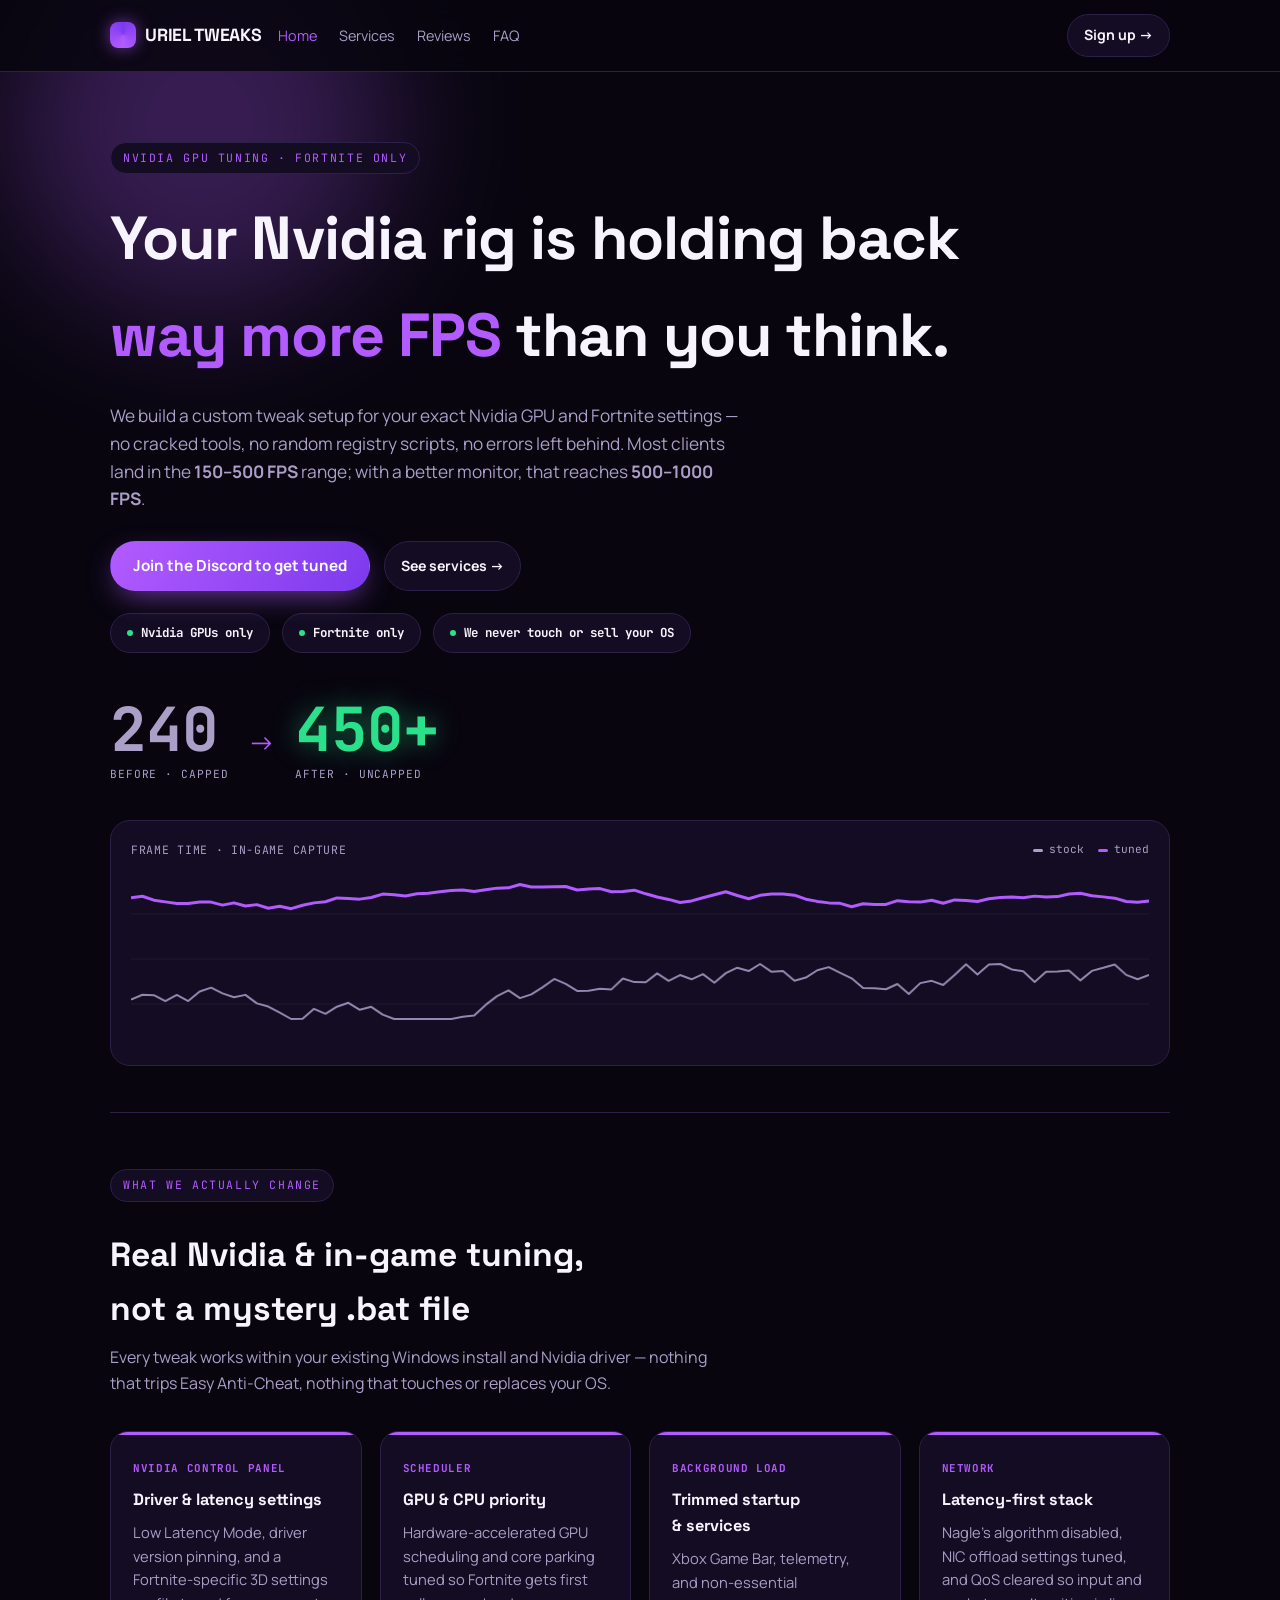
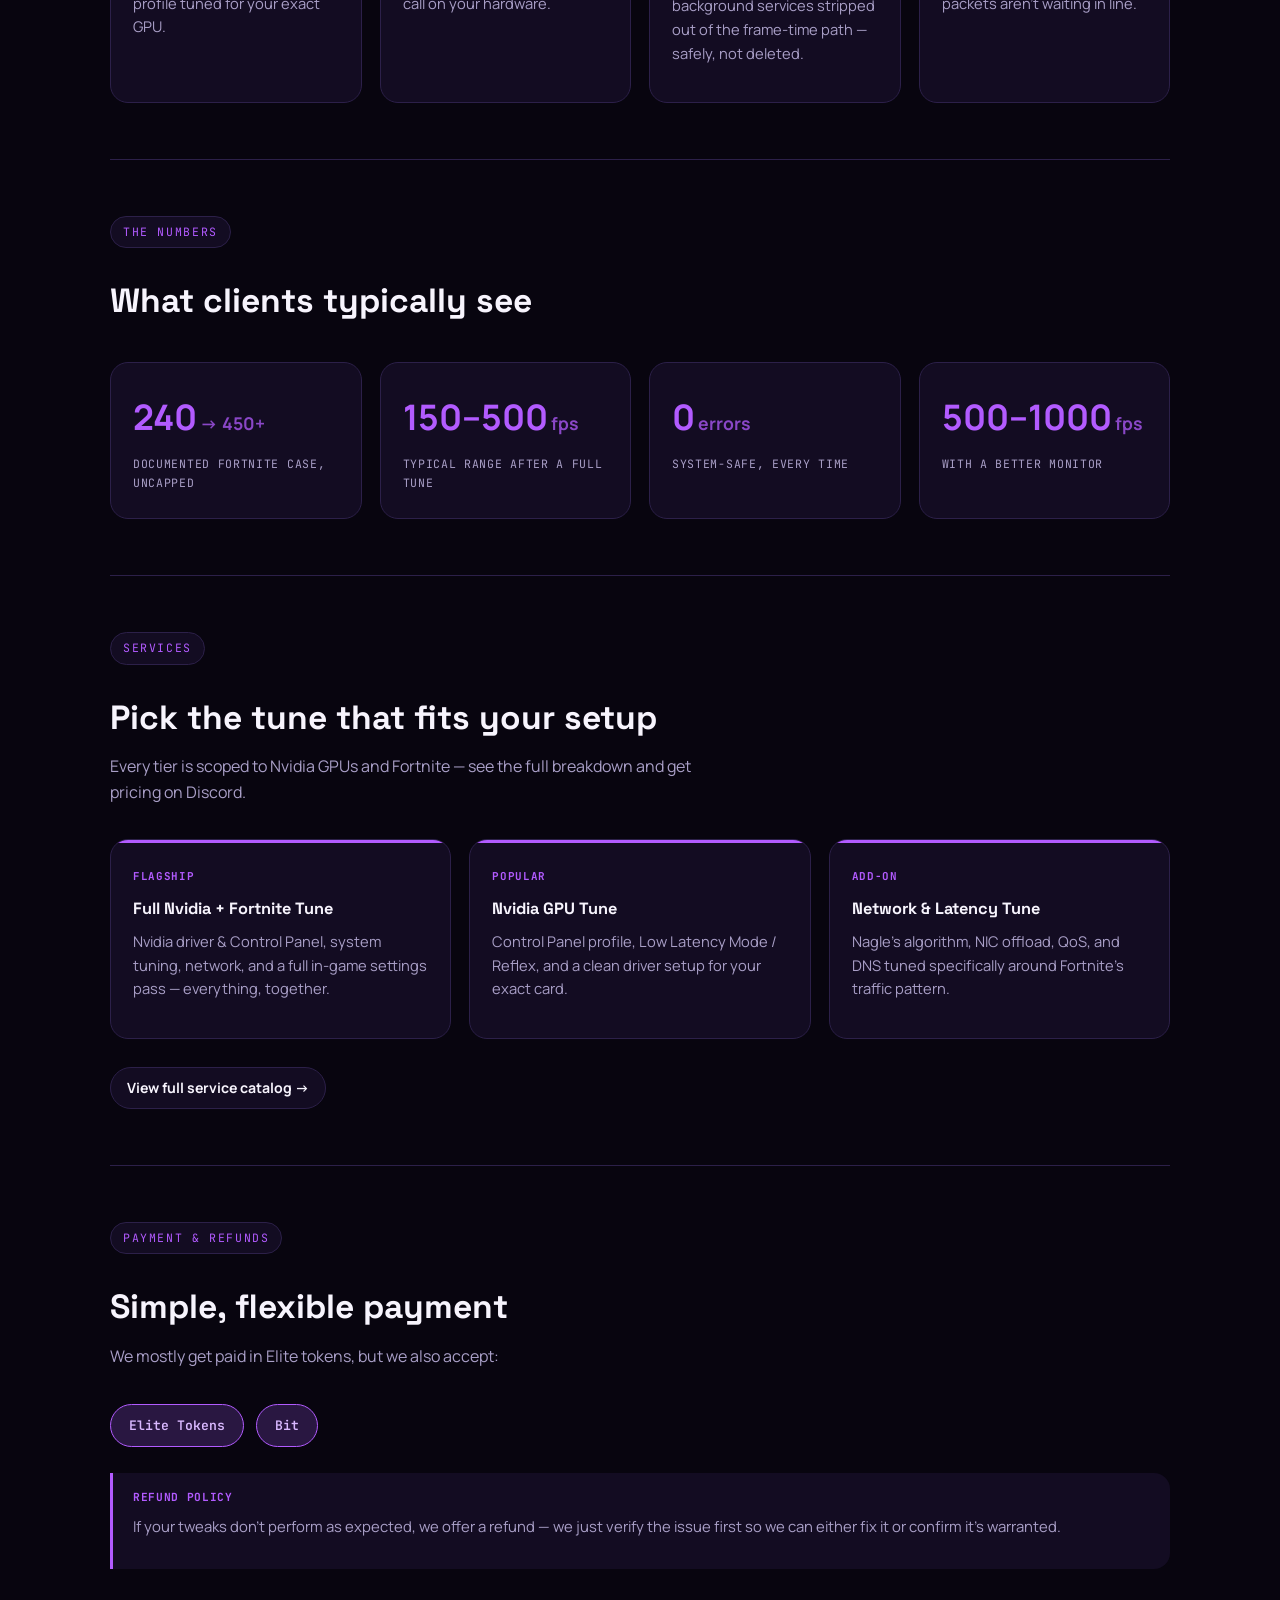
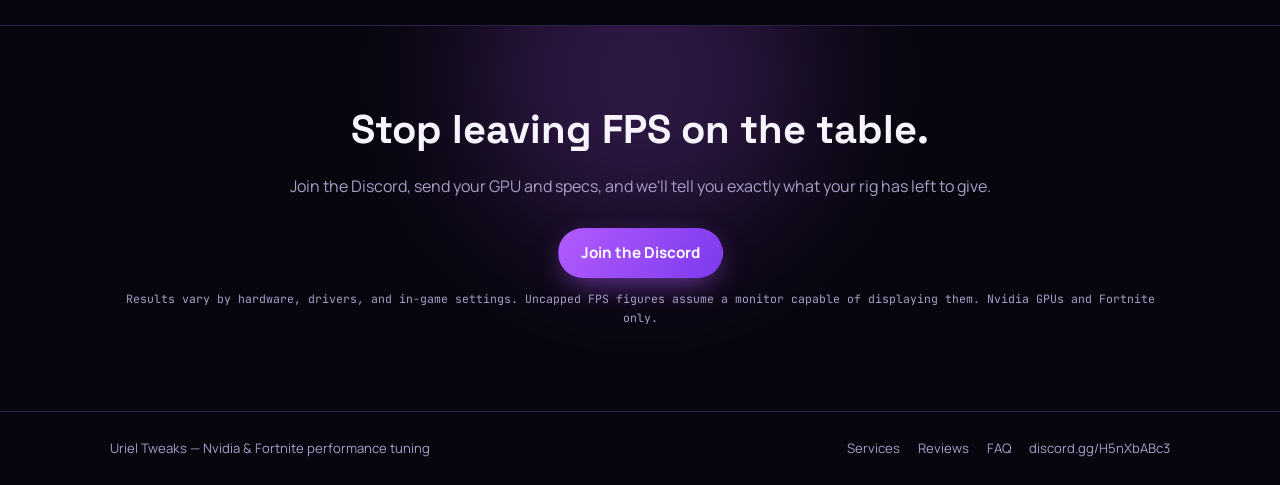
==== commit 0ed4e403: "Add files via upload" ====
--- a/index.html
+++ b/index.html
@@ -5,6 +5,7 @@
 <meta name="viewport" content="width=device-width, initial-scale=1.0">
 <title>Uriel Tweaks</title>
 <meta name="description" content="Uriel Tweaks tunes Nvidia PCs for Fortnite, unlocking hundreds of extra FPS with zero errors.">
+<meta name="google-site-verification" content="lkwEf90SBKMODmG6G1z04buWnvRuhajAKhC6JykfPTU" />
 <link rel="stylesheet" href="style.css">
 <link rel="stylesheet" href="https://fonts.googleapis.com/css2?family=Space+Grotesk:wght@600;700&family=Manrope:wght@400;500;600;700&family=JetBrains+Mono:wght@400;500;700&display=swap">
 </head>
@@ -20,7 +21,7 @@
       <a href="faq.html">FAQ</a>
     </nav>
     <div class="nav-right">
-      <a class="btn btn-ghost" href="https://discord.gg/H5nXbABc3" target="_blank" rel="noopener">Discord →</a>
+      <a class="btn btn-ghost" href="https://discord.gg/H5nXbABc3" target="_blank" rel="noopener">Sign up →</a>
     </div>
   </div>
 </header>
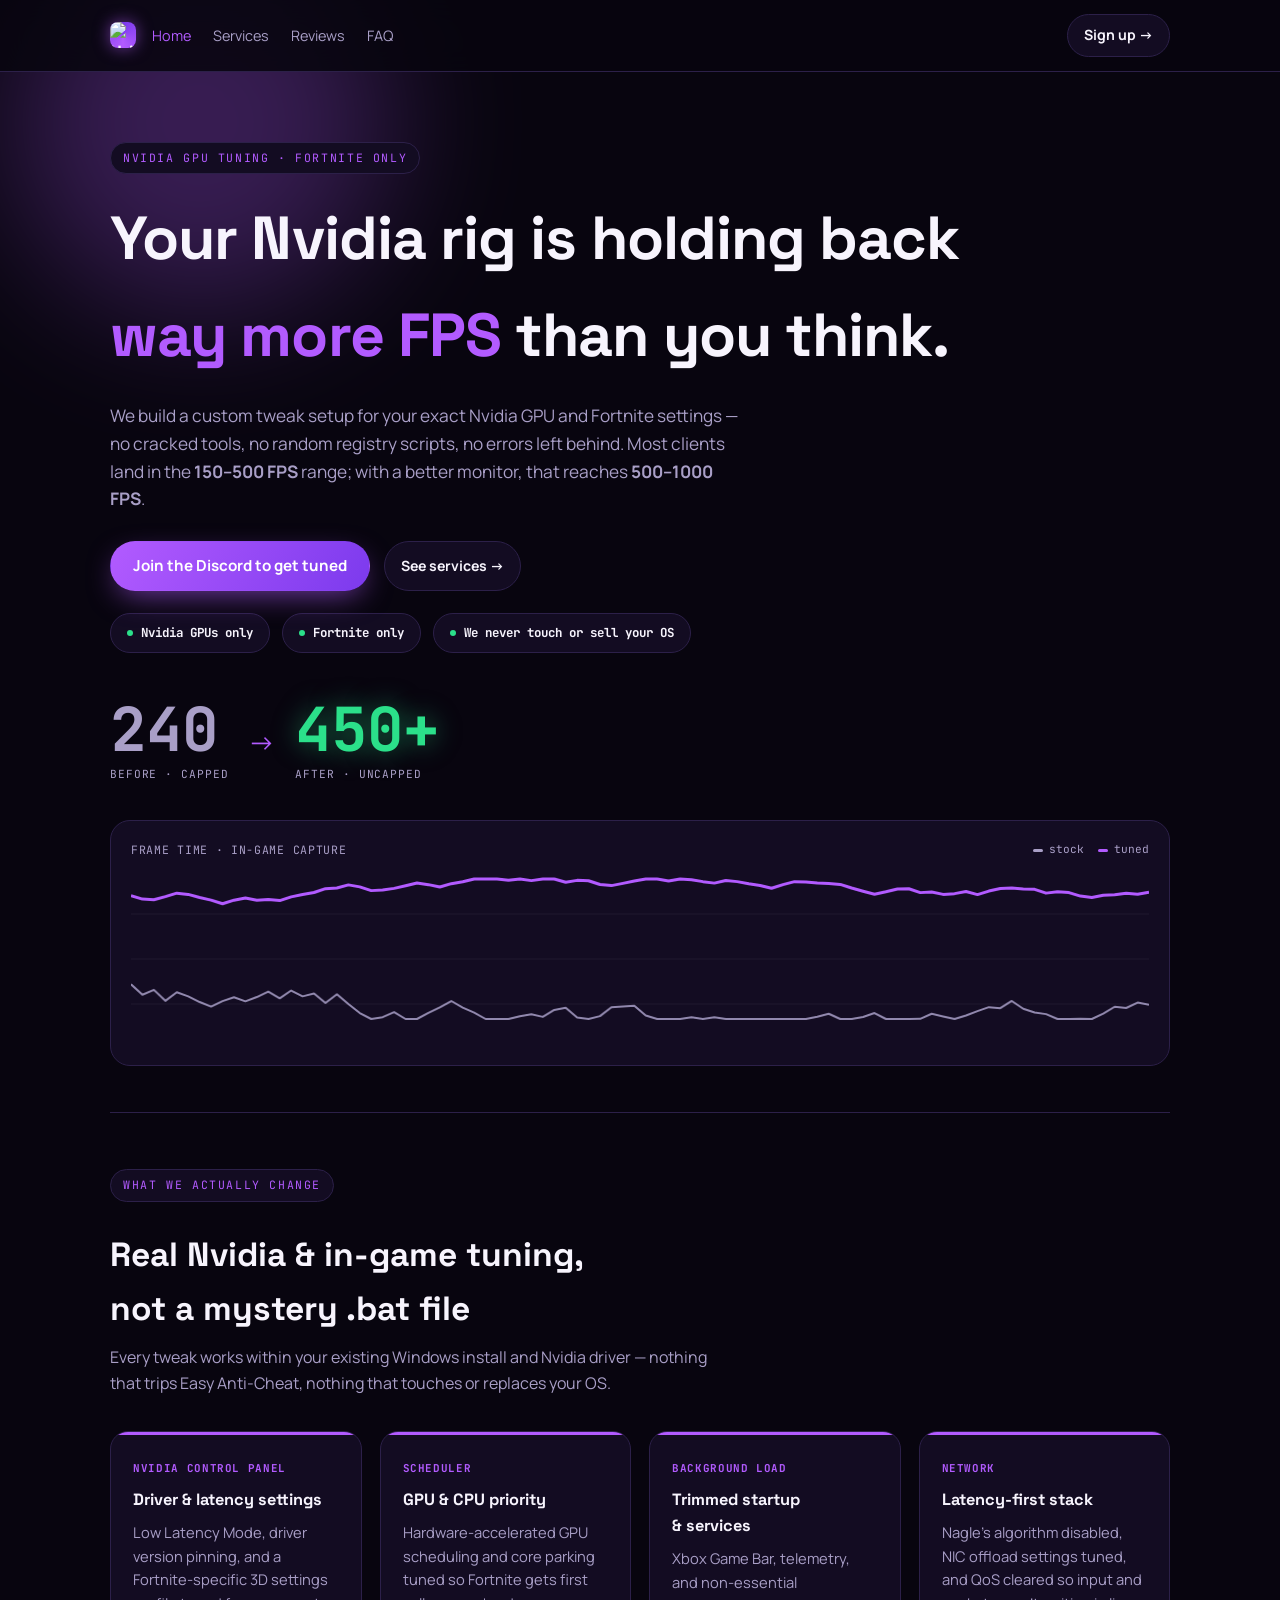
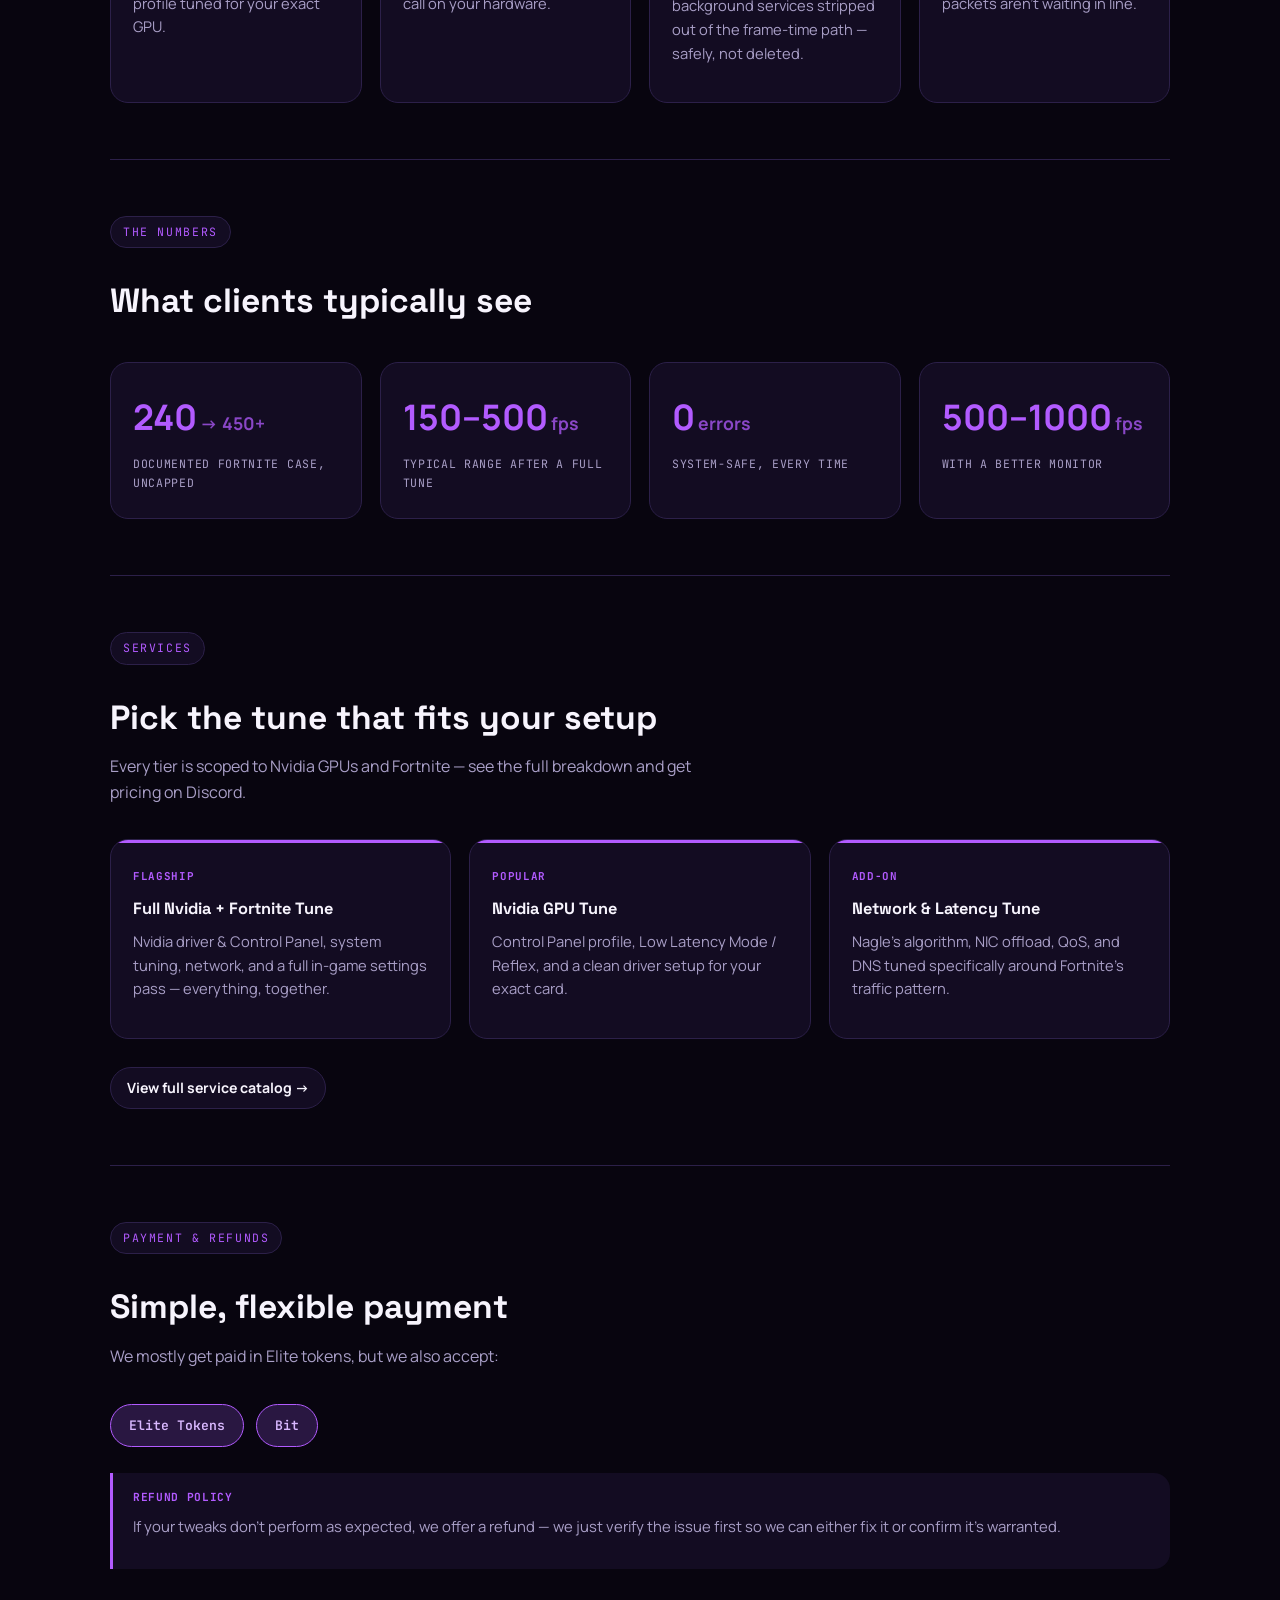
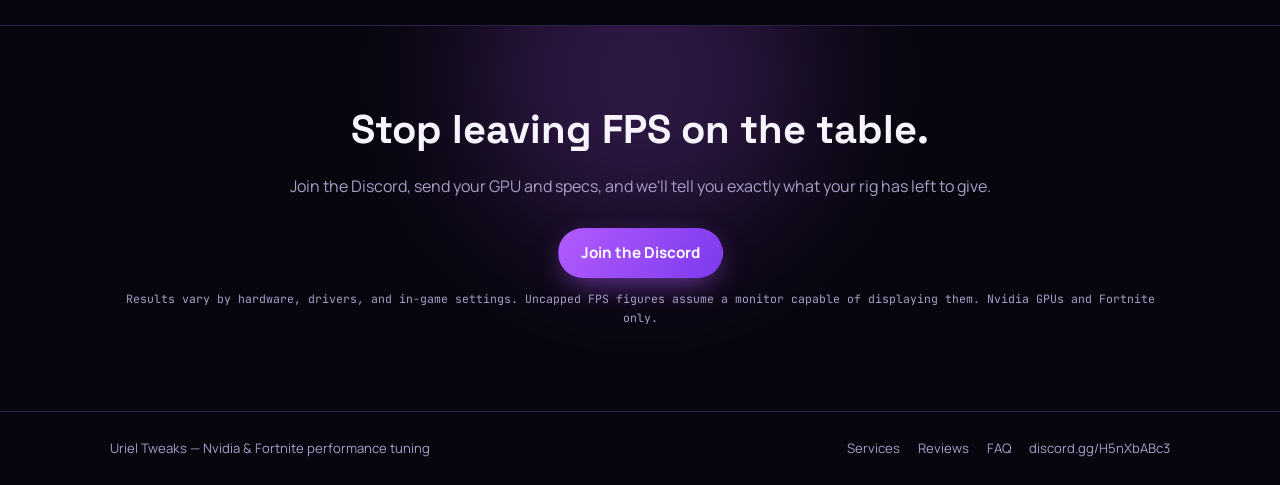
==== commit d54ae3cb: "Add files via upload" ====
--- a/index.html
+++ b/index.html
@@ -6,6 +6,7 @@
 <title>Uriel Tweaks</title>
 <meta name="description" content="Uriel Tweaks tunes Nvidia PCs for Fortnite, unlocking hundreds of extra FPS with zero errors.">
 <meta name="google-site-verification" content="lkwEf90SBKMODmG6G1z04buWnvRuhajAKhC6JykfPTU" />
+<link rel="icon" href="logo.png" type="image/png">
 <link rel="stylesheet" href="style.css">
 <link rel="stylesheet" href="https://fonts.googleapis.com/css2?family=Space+Grotesk:wght@600;700&family=Manrope:wght@400;500;600;700&family=JetBrains+Mono:wght@400;500;700&display=swap">
 </head>
@@ -13,7 +14,7 @@
 
 <header class="site">
   <div class="wrap site-inner">
-    <a class="brand" href="index.html"><span class="brand-mark"></span>URIEL TWEAKS</a>
+    <a class="brand" href="index.html"><img class="brand-mark" src="logo.png" alt="Uriel Tweaks"></a>
     <nav class="navlinks">
       <a href="index.html" class="active">Home</a>
       <a href="services.html">Services</a>
